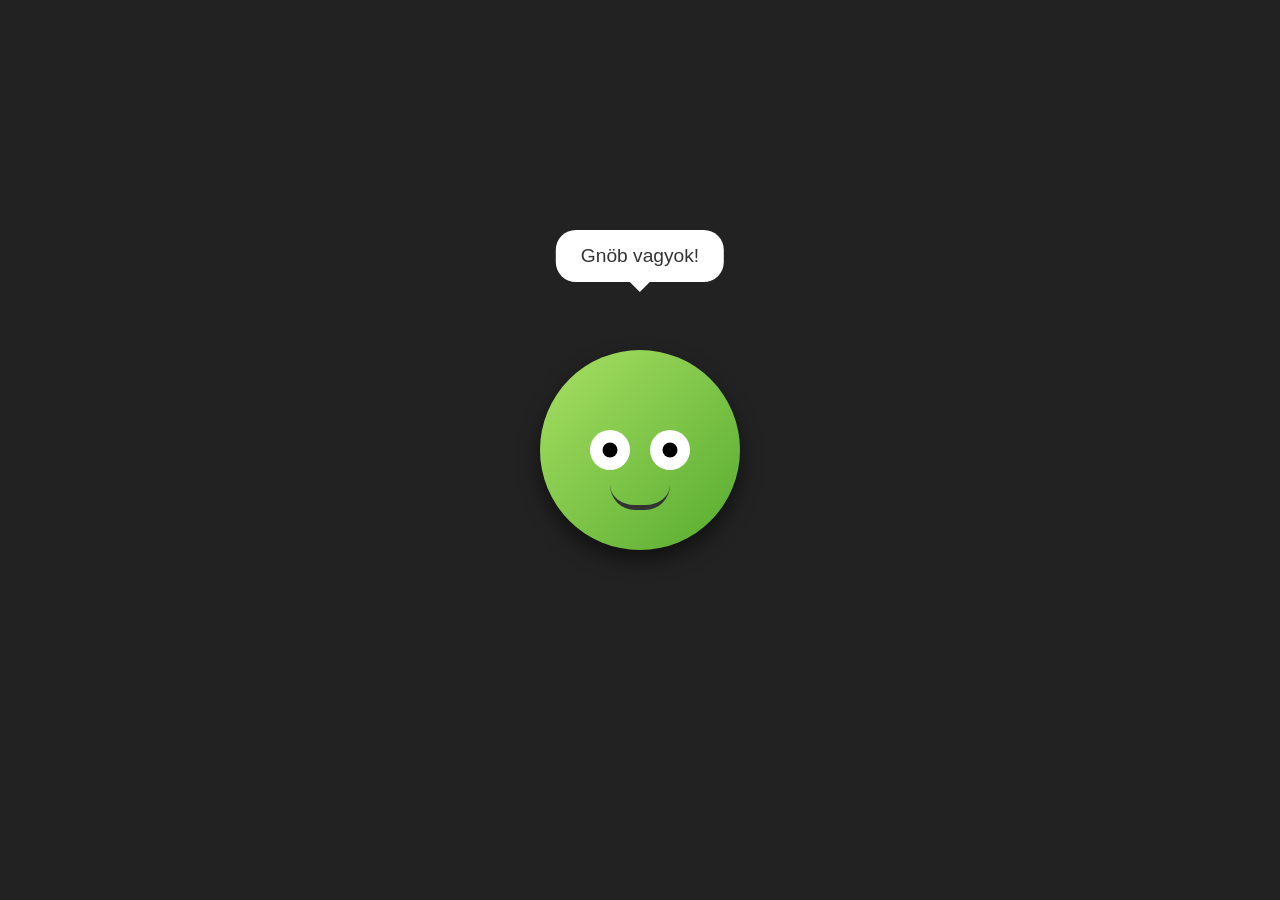
==== index.html @ b1340449 "Add files via upload" ====
<!DOCTYPE html>
<html lang="hu">

<head>
    <meta charset="UTF-8">
    <meta name="viewport" content="width=device-width, initial-scale=1.0">
    <title>Gnöb</title>
    <style>
        body {
            margin: 0;
            height: 100vh;
            display: flex;
            justify-content: center;
            align-items: center;
            background-color: #222;
            font-family: 'Comic Sans MS', 'Chalkboard SE', sans-serif;
            overflow: hidden;
            user-select: none;
        }

        #container {
            position: relative;
            text-align: center;
        }

        #gnob {
            width: 200px;
            height: 200px;
            background: linear-gradient(135deg, #a8e063, #56ab2f);
            border-radius: 50%;
            position: relative;
            cursor: pointer;
            box-shadow: 0 10px 20px rgba(0, 0, 0, 0.5);
            transition: all 0.3s cubic-bezier(0.175, 0.885, 0.32, 1.275);
            animation: wobble 4s ease-in-out infinite;
            display: flex;
            justify-content: center;
            align-items: center;
            z-index: 10;
        }

        #gnob:active {
            transform: scale(0.9);
        }

        .eye {
            width: 40px;
            height: 40px;
            background: white;
            border-radius: 50%;
            margin: 0 10px;
            position: relative;
        }

        .pupil {
            width: 15px;
            height: 15px;
            background: black;
            border-radius: 50%;
            position: absolute;
            top: 50%;
            left: 50%;
            transform: translate(-50%, -50%);
            animation: lookAround 5s infinite;
        }

        .mouth {
            width: 60px;
            height: 20px;
            border-bottom: 5px solid #333;
            border-radius: 0 0 30px 30px;
            position: absolute;
            bottom: 40px;
            left: 50%;
            transform: translateX(-50%);
            transition: height 0.2s;
        }

        #gnob:hover .mouth {
            height: 30px;
            background: #333;
        }

        #bubble {
            position: absolute;
            top: -100px;
            left: 50%;
            transform: translateX(-50%);
            background: white;
            padding: 15px 25px;
            border-radius: 20px;
            font-size: 1.2rem;
            color: #333;
            opacity: 0;
            transition: opacity 0.3s, top 0.3s;
            pointer-events: none;
            white-space: nowrap;
            z-index: 20;
        }

        #bubble::after {
            content: '';
            position: absolute;
            bottom: -10px;
            left: 50%;
            transform: translateX(-50%);
            border-width: 10px 10px 0;
            border-style: solid;
            border-color: white transparent transparent transparent;
        }

        @keyframes wobble {

            0%,
            100% {
                border-radius: 60% 40% 30% 70% / 60% 30% 70% 40%;
                transform: rotate(0deg);
            }

            50% {
                border-radius: 30% 60% 70% 40% / 50% 60% 30% 60%;
                transform: rotate(5deg);
            }
        }

        @keyframes lookAround {

            0%,
            100% {
                transform: translate(-50%, -50%);
            }

            10% {
                transform: translate(-20%, -50%);
            }

            20% {
                transform: translate(-20%, -50%);
            }

            30% {
                transform: translate(-80%, -60%);
            }

            40% {
                transform: translate(-80%, -60%);
            }

            50% {
                transform: translate(-50%, -30%);
            }

            60% {
                transform: translate(-50%, -30%);
            }
        }
    </style>
</head>

<body>

    <div id="container">
        <div id="bubble">Szia, én vagyok Gnöb!</div>
        <div id="gnob">
            <div class="eye">
                <div class="pupil"></div>
            </div>
            <div class="eye">
                <div class="pupil"></div>
            </div>
            <div class="mouth"></div>
        </div>
    </div>

    <script>
        const gnob = document.getElementById('gnob');
        const bubble = document.getElementById('bubble');
        const body = document.body;

        const messages = [
            "Au!",
            "Ez csikiz!",
            "Gnöb éhes!",
            "Ne böködj!",
            "Blöá!",
            "Hagyd abba!",
            "Még! Még!",
            "Szeretem a sütit!",
            "Most elszédültem...",
            "Gnöb. Csak Gnöb.",
            "Mi a helyzet?",
            "Unatkozom."
        ];

        const colors = [
            'linear-gradient(135deg, #a8e063, #56ab2f)', // Zöld
            'linear-gradient(135deg, #ff9966, #ff5e62)', // Narancs
            'linear-gradient(135deg, #56CCF2, #2F80ED)', // Kék
            'linear-gradient(135deg, #F2994A, #F2C94C)', // Sárga
            'linear-gradient(135deg, #e1eec3, #f05053)', // Pirosas
            'linear-gradient(135deg, #8E2DE2, #4A00E0)'  // Lila
        ];

        let messageTimeout;

        function speak(text) {
            bubble.textContent = text;
            bubble.style.opacity = '1';
            bubble.style.top = '-120px';

            clearTimeout(messageTimeout);
            messageTimeout = setTimeout(() => {
                bubble.style.opacity = '0';
                bubble.style.top = '-100px';
            }, 2000);
        }

        gnob.addEventListener('click', () => {
            // Véletlenszerű szín
            const randomColor = colors[Math.floor(Math.random() * colors.length)];
            gnob.style.background = randomColor;

            // Véletlenszerű üzenet
            const randomMsg = messages[Math.floor(Math.random() * messages.length)];
            speak(randomMsg);

            // Kis elmozdulás (ugrás)
            const randomX = (Math.random() - 0.5) * 50;
            const randomY = (Math.random() - 0.5) * 50;
            gnob.style.transform = `translate(${randomX}px, ${randomY}px) scale(0.95)`;

            setTimeout(() => {
                gnob.style.transform = 'translate(0, 0) scale(1)';
            }, 200);
        });

        // "Menekülés" ha túl sokat kattintanak rá gyorsan (opcionális vicc)
        let clickCount = 0;
        gnob.addEventListener('click', () => {
            clickCount++;
            if (clickCount > 5) {
                const maxX = window.innerWidth - 250;
                const maxY = window.innerHeight - 250;
                const newX = Math.random() * maxX - (maxX / 2);
                const newY = Math.random() * maxY - (maxY / 2);

                document.getElementById('container').style.transform = `translate(${newX}px, ${newY}px)`;
                speak("Elegem van!");
                clickCount = 0;
            }
        });

        // Kezdő üzenet
        setTimeout(() => speak("Gnöb vagyok!"), 1000);

    </script>
</body>

</html>
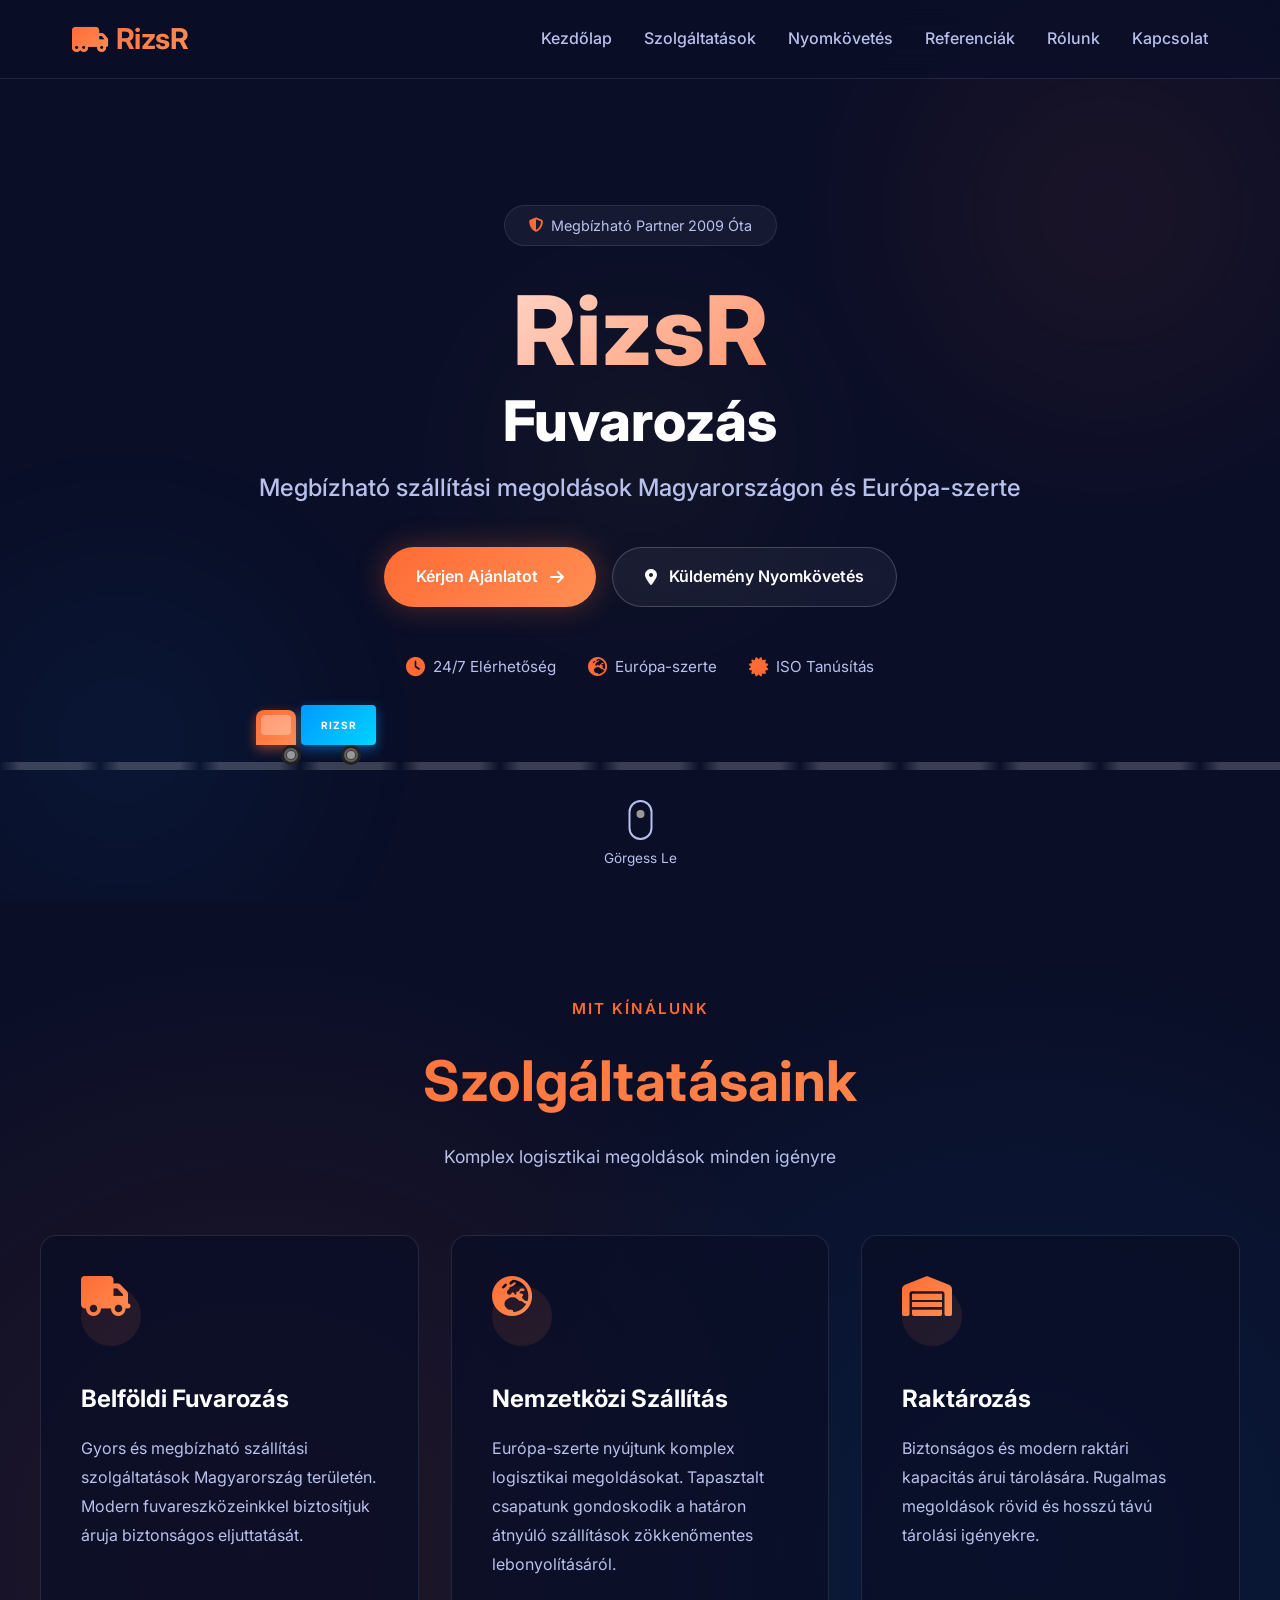
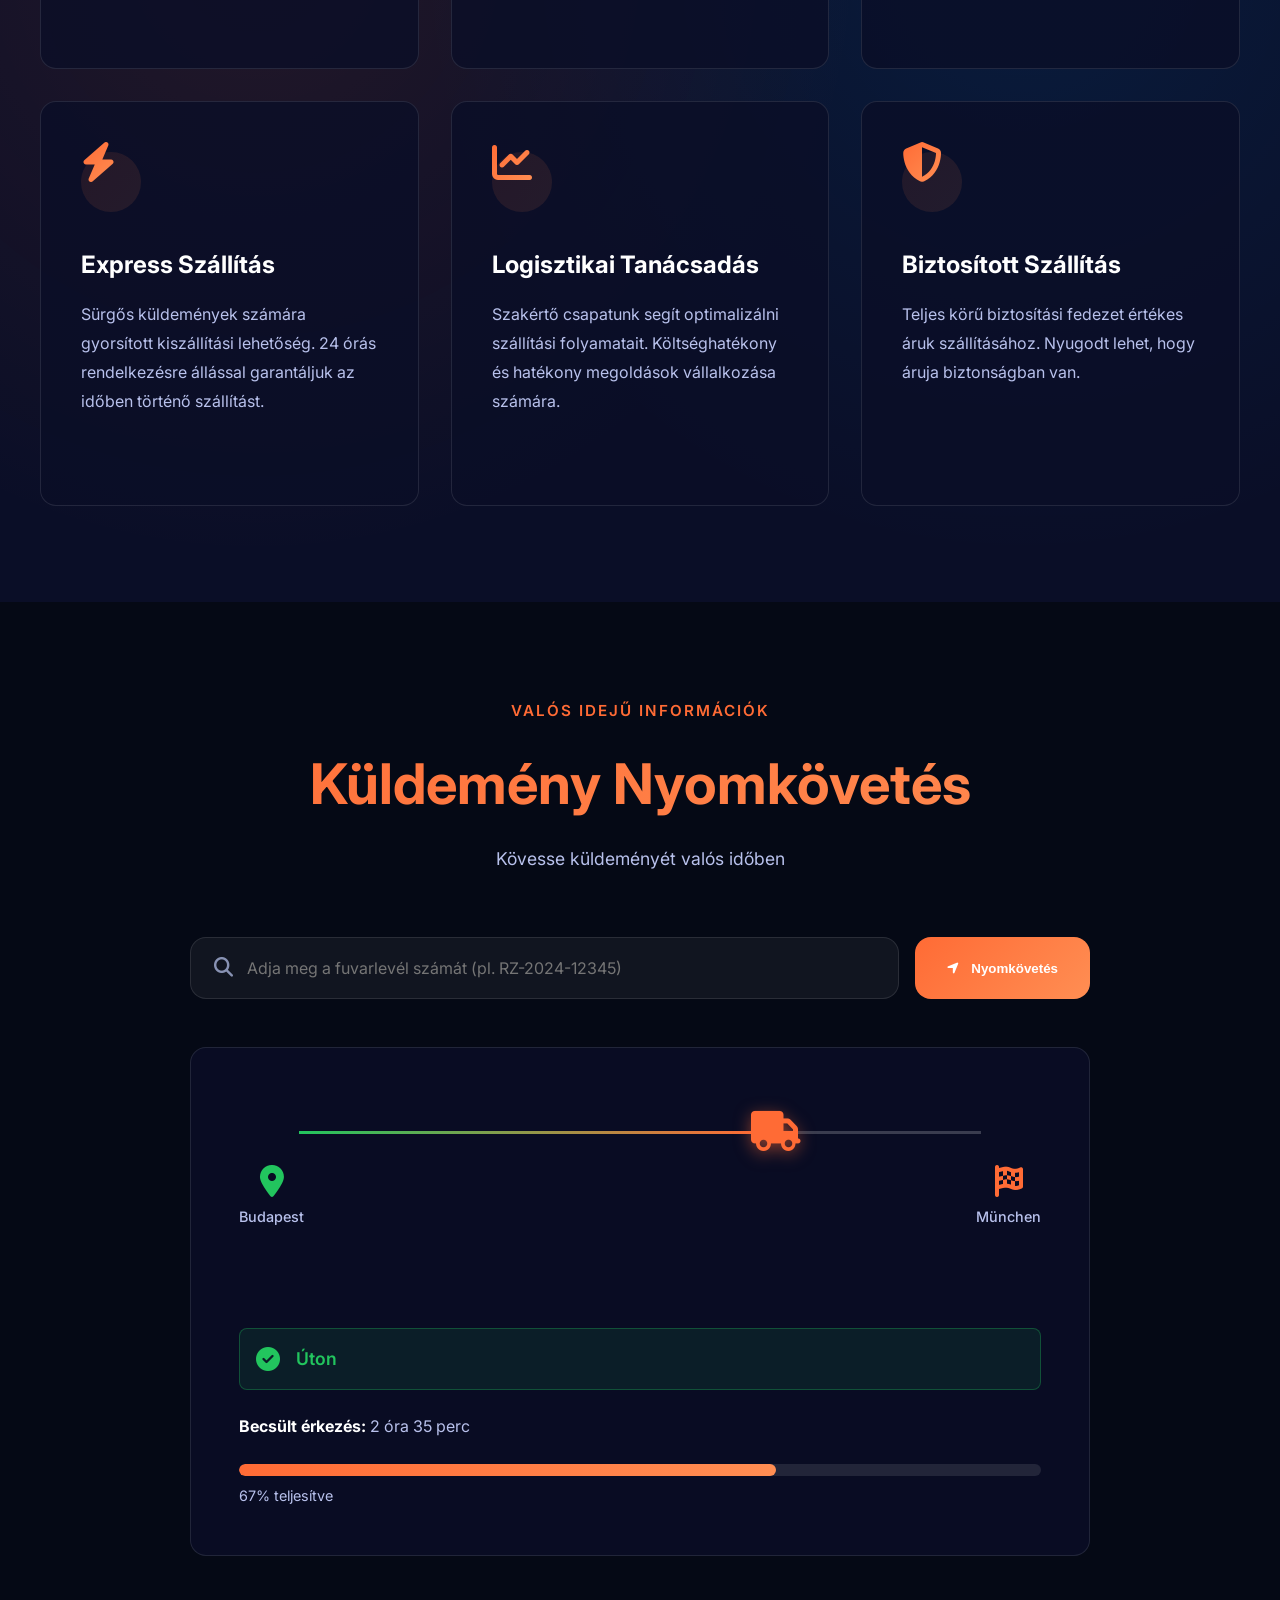
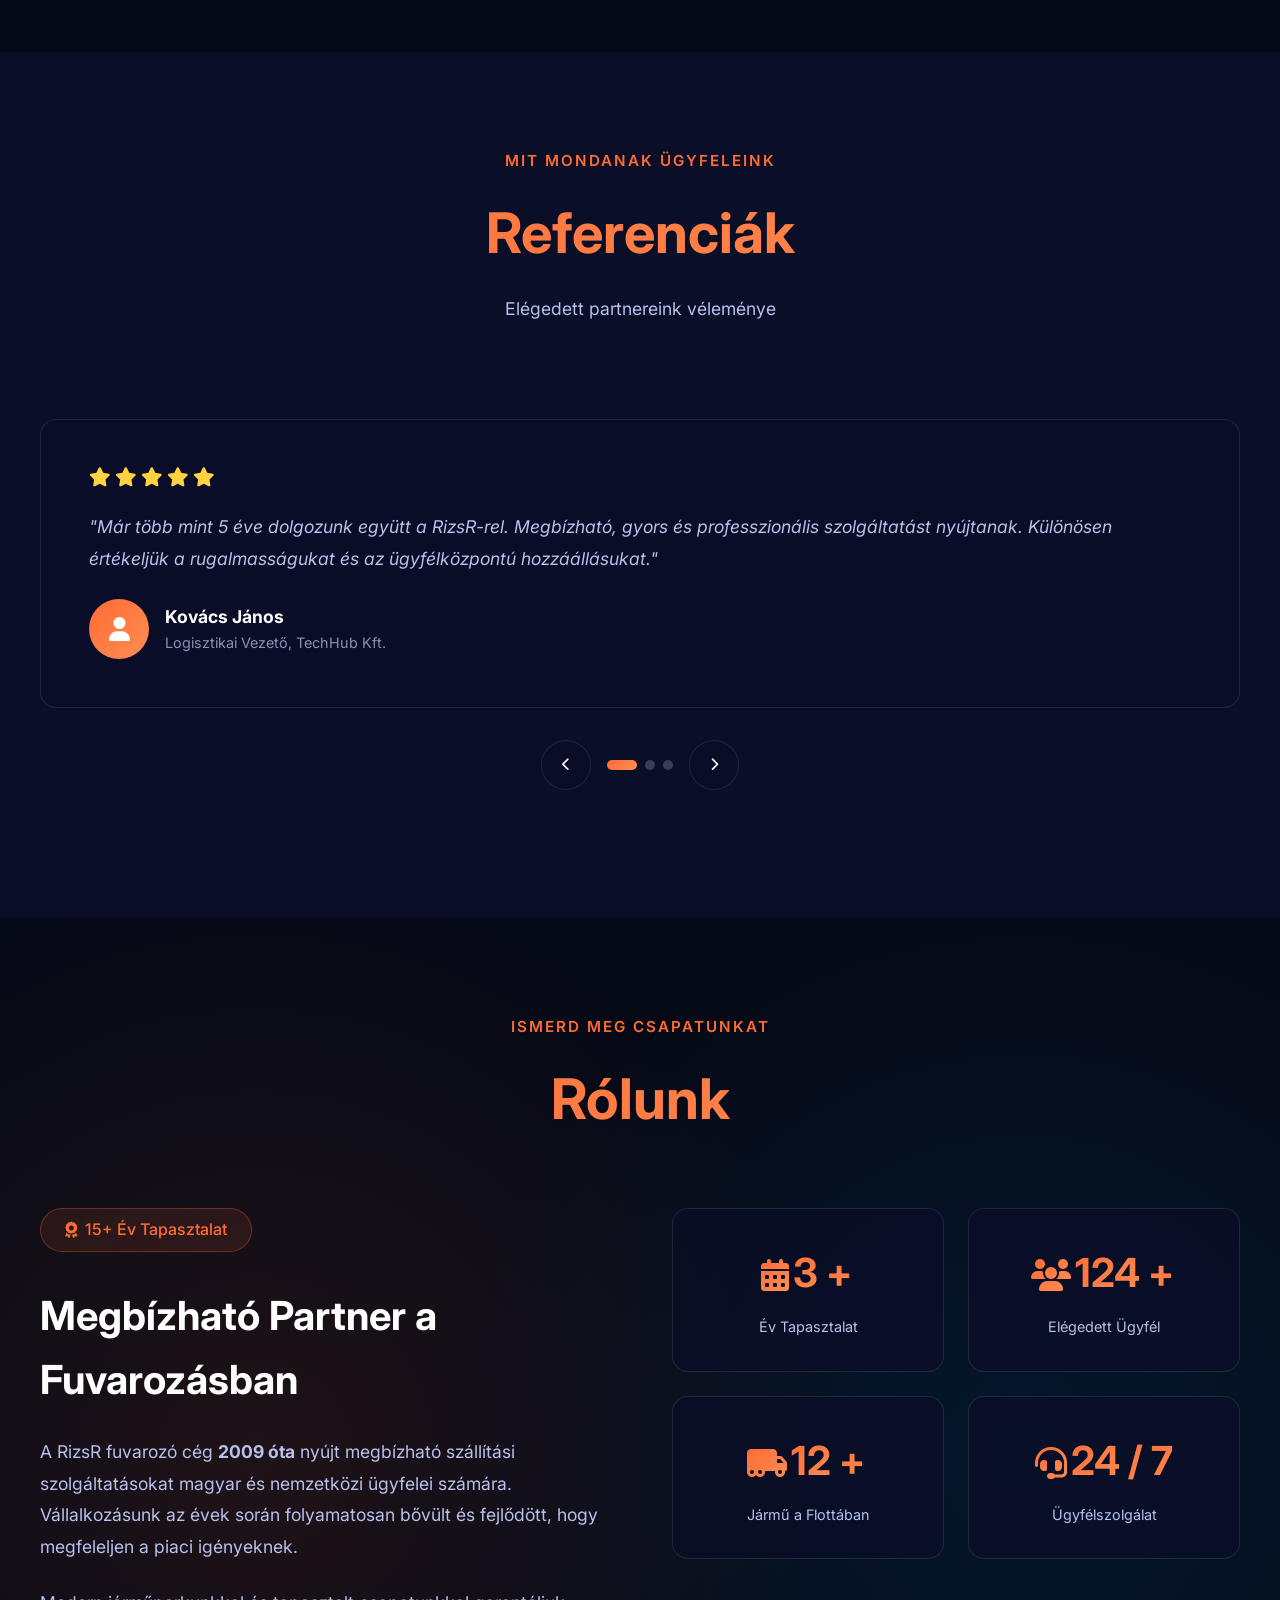
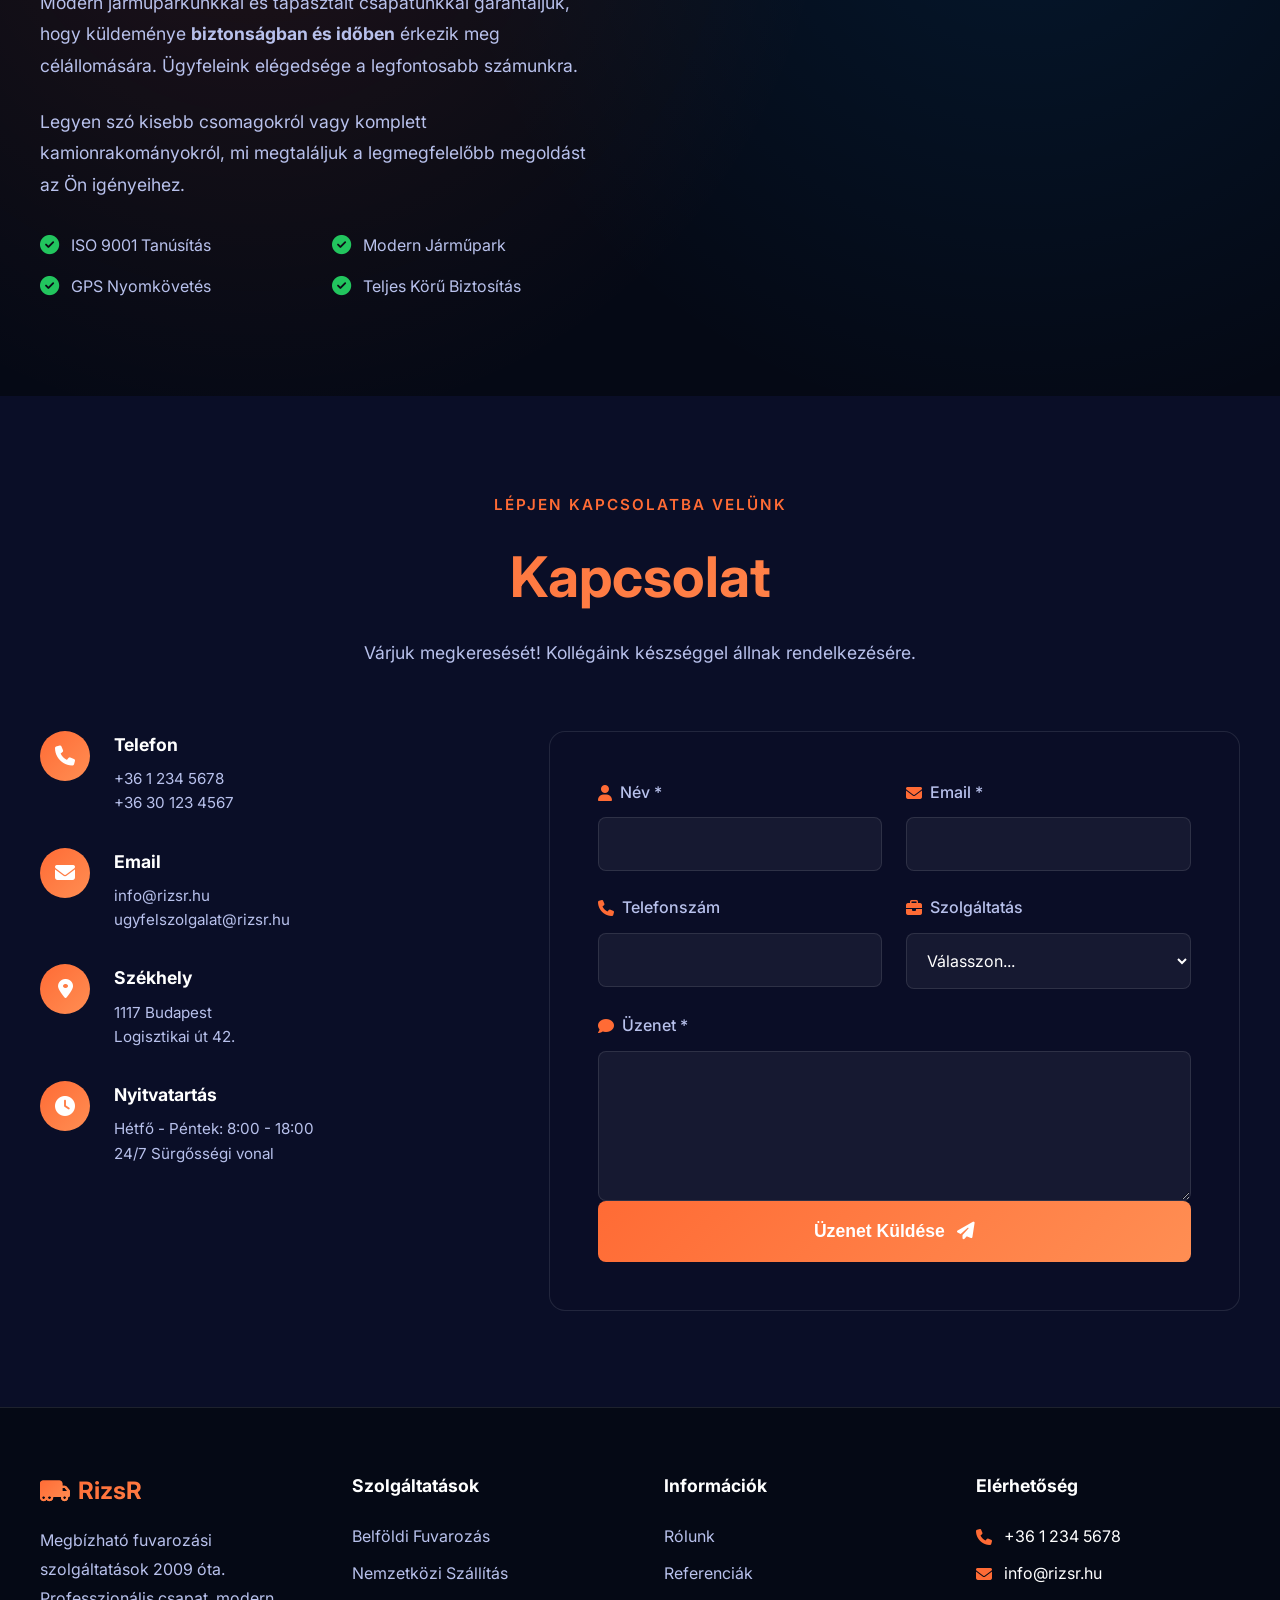
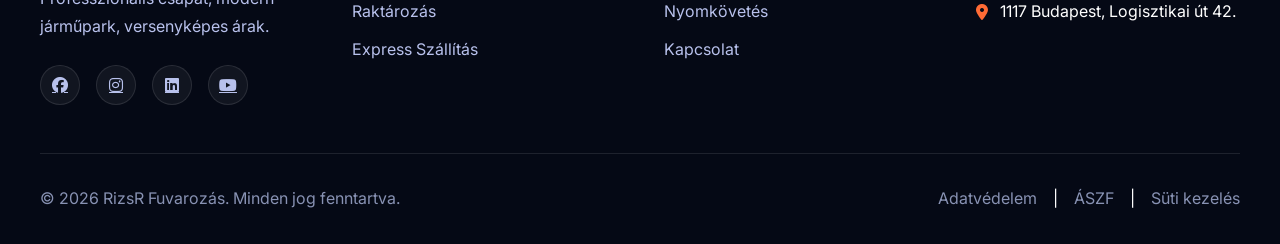
==== commit a997e1f0: "Add files via upload" ====
--- a/index.html
+++ b/index.html
@@ -4,256 +4,624 @@
 <head>
     <meta charset="UTF-8">
     <meta name="viewport" content="width=device-width, initial-scale=1.0">
-    <title>Gnöb</title>
-    <style>
-        body {
-            margin: 0;
-            height: 100vh;
-            display: flex;
-            justify-content: center;
-            align-items: center;
-            background-color: #222;
-            font-family: 'Comic Sans MS', 'Chalkboard SE', sans-serif;
-            overflow: hidden;
-            user-select: none;
-        }
-
-        #container {
-            position: relative;
-            text-align: center;
-        }
-
-        #gnob {
-            width: 200px;
-            height: 200px;
-            background: linear-gradient(135deg, #a8e063, #56ab2f);
-            border-radius: 50%;
-            position: relative;
-            cursor: pointer;
-            box-shadow: 0 10px 20px rgba(0, 0, 0, 0.5);
-            transition: all 0.3s cubic-bezier(0.175, 0.885, 0.32, 1.275);
-            animation: wobble 4s ease-in-out infinite;
-            display: flex;
-            justify-content: center;
-            align-items: center;
-            z-index: 10;
-        }
-
-        #gnob:active {
-            transform: scale(0.9);
-        }
-
-        .eye {
-            width: 40px;
-            height: 40px;
-            background: white;
-            border-radius: 50%;
-            margin: 0 10px;
-            position: relative;
-        }
-
-        .pupil {
-            width: 15px;
-            height: 15px;
-            background: black;
-            border-radius: 50%;
-            position: absolute;
-            top: 50%;
-            left: 50%;
-            transform: translate(-50%, -50%);
-            animation: lookAround 5s infinite;
-        }
-
-        .mouth {
-            width: 60px;
-            height: 20px;
-            border-bottom: 5px solid #333;
-            border-radius: 0 0 30px 30px;
-            position: absolute;
-            bottom: 40px;
-            left: 50%;
-            transform: translateX(-50%);
-            transition: height 0.2s;
-        }
-
-        #gnob:hover .mouth {
-            height: 30px;
-            background: #333;
-        }
-
-        #bubble {
-            position: absolute;
-            top: -100px;
-            left: 50%;
-            transform: translateX(-50%);
-            background: white;
-            padding: 15px 25px;
-            border-radius: 20px;
-            font-size: 1.2rem;
-            color: #333;
-            opacity: 0;
-            transition: opacity 0.3s, top 0.3s;
-            pointer-events: none;
-            white-space: nowrap;
-            z-index: 20;
-        }
-
-        #bubble::after {
-            content: '';
-            position: absolute;
-            bottom: -10px;
-            left: 50%;
-            transform: translateX(-50%);
-            border-width: 10px 10px 0;
-            border-style: solid;
-            border-color: white transparent transparent transparent;
-        }
-
-        @keyframes wobble {
-
-            0%,
-            100% {
-                border-radius: 60% 40% 30% 70% / 60% 30% 70% 40%;
-                transform: rotate(0deg);
-            }
-
-            50% {
-                border-radius: 30% 60% 70% 40% / 50% 60% 30% 60%;
-                transform: rotate(5deg);
-            }
-        }
-
-        @keyframes lookAround {
-
-            0%,
-            100% {
-                transform: translate(-50%, -50%);
-            }
-
-            10% {
-                transform: translate(-20%, -50%);
-            }
-
-            20% {
-                transform: translate(-20%, -50%);
-            }
-
-            30% {
-                transform: translate(-80%, -60%);
-            }
-
-            40% {
-                transform: translate(-80%, -60%);
-            }
-
-            50% {
-                transform: translate(-50%, -30%);
-            }
-
-            60% {
-                transform: translate(-50%, -30%);
-            }
-        }
-    </style>
+    <meta name="description"
+        content="RizsR - Professzionális fuvarozási és logisztikai szolgáltatások Magyarországon és nemzetközi szinten. Megbízható szállítás, modern járműpark, 24/7 ügyfélszolgálat.">
+    <title>RizsR - Fuvarozás és Logisztika | Gyors és Könnyű Verzió</title>
+    <link rel="stylesheet" href="style.css">
+    <link rel="preconnect" href="https://fonts.googleapis.com">
+    <link rel="preconnect" href="https://fonts.gstatic.com" crossorigin>
+    <link href="https://fonts.googleapis.com/css2?family=Inter:wght@400;500;600;700&display=swap" rel="stylesheet">
+    <link rel="stylesheet" href="https://cdnjs.cloudflare.com/ajax/libs/font-awesome/6.4.0/css/all.min.css">
 </head>
 
 <body>
-
-    <div id="container">
-        <div id="bubble">Szia, én vagyok Gnöb!</div>
-        <div id="gnob">
-            <div class="eye">
-                <div class="pupil"></div>
-            </div>
-            <div class="eye">
-                <div class="pupil"></div>
-            </div>
-            <div class="mouth"></div>
-        </div>
-    </div>
-
-    <script>
-        const gnob = document.getElementById('gnob');
-        const bubble = document.getElementById('bubble');
-        const body = document.body;
-
-        const messages = [
-            "Au!",
-            "Ez csikiz!",
-            "Gnöb éhes!",
-            "Ne böködj!",
-            "Blöá!",
-            "Hagyd abba!",
-            "Még! Még!",
-            "Szeretem a sütit!",
-            "Most elszédültem...",
-            "Gnöb. Csak Gnöb.",
-            "Mi a helyzet?",
-            "Unatkozom."
-        ];
-
-        const colors = [
-            'linear-gradient(135deg, #a8e063, #56ab2f)', // Zöld
-            'linear-gradient(135deg, #ff9966, #ff5e62)', // Narancs
-            'linear-gradient(135deg, #56CCF2, #2F80ED)', // Kék
-            'linear-gradient(135deg, #F2994A, #F2C94C)', // Sárga
-            'linear-gradient(135deg, #e1eec3, #f05053)', // Pirosas
-            'linear-gradient(135deg, #8E2DE2, #4A00E0)'  // Lila
-        ];
-
-        let messageTimeout;
-
-        function speak(text) {
-            bubble.textContent = text;
-            bubble.style.opacity = '1';
-            bubble.style.top = '-120px';
-
-            clearTimeout(messageTimeout);
-            messageTimeout = setTimeout(() => {
-                bubble.style.opacity = '0';
-                bubble.style.top = '-100px';
-            }, 2000);
-        }
-
-        gnob.addEventListener('click', () => {
-            // Véletlenszerű szín
-            const randomColor = colors[Math.floor(Math.random() * colors.length)];
-            gnob.style.background = randomColor;
-
-            // Véletlenszerű üzenet
-            const randomMsg = messages[Math.floor(Math.random() * messages.length)];
-            speak(randomMsg);
-
-            // Kis elmozdulás (ugrás)
-            const randomX = (Math.random() - 0.5) * 50;
-            const randomY = (Math.random() - 0.5) * 50;
-            gnob.style.transform = `translate(${randomX}px, ${randomY}px) scale(0.95)`;
-
-            setTimeout(() => {
-                gnob.style.transform = 'translate(0, 0) scale(1)';
-            }, 200);
-        });
-
-        // "Menekülés" ha túl sokat kattintanak rá gyorsan (opcionális vicc)
-        let clickCount = 0;
-        gnob.addEventListener('click', () => {
-            clickCount++;
-            if (clickCount > 5) {
-                const maxX = window.innerWidth - 250;
-                const maxY = window.innerHeight - 250;
-                const newX = Math.random() * maxX - (maxX / 2);
-                const newY = Math.random() * maxY - (maxY / 2);
-
-                document.getElementById('container').style.transform = `translate(${newX}px, ${newY}px)`;
-                speak("Elegem van!");
-                clickCount = 0;
-            }
-        });
-
-        // Kezdő üzenet
-        setTimeout(() => speak("Gnöb vagyok!"), 1000);
-
-    </script>
+    <!-- Lightweight version - No particles background -->
+
+    <!-- Navigation -->
+    <nav class="navbar" id="navbar">
+        <div class="nav-container">
+            <div class="logo">
+                <i class="fas fa-truck-moving"></i>
+                <span>RizsR</span>
+            </div>
+            <ul class="nav-links" id="navLinks">
+                <li><a href="#home">Kezdőlap</a></li>
+                <li><a href="#services">Szolgáltatások</a></li>
+                <li><a href="#tracking">Nyomkövetés</a></li>
+                <li><a href="#testimonials">Referenciák</a></li>
+                <li><a href="#about">Rólunk</a></li>
+                <li><a href="#contact">Kapcsolat</a></li>
+            </ul>
+            <button class="menu-toggle" id="menuToggle">
+                <i class="fas fa-bars"></i>
+            </button>
+        </div>
+    </nav>
+
+    <!-- Hero Section with Animated Truck -->
+    <section class="hero" id="home">
+        <div class="hero-background">
+            <div class="hero-shapes">
+                <div class="shape shape-1"></div>
+                <div class="shape shape-2"></div>
+                <div class="shape shape-3"></div>
+            </div>
+        </div>
+
+        <div class="hero-content">
+            <div class="hero-badge fade-in">
+                <i class="fas fa-shield-alt"></i>
+                <span>Megbízható Partner 2009 Óta</span>
+            </div>
+            <h1 class="hero-title">
+                <span class="gradient-text">RizsR</span>
+                <span class="subtitle">Fuvarozás</span>
+            </h1>
+            <p class="tagline">Megbízható szállítási megoldások Magyarországon és Európa-szerte</p>
+
+            <div class="hero-cta">
+                <a href="#contact" class="cta-button primary-cta">
+                    <span>Kérjen Ajánlatot</span>
+                    <i class="fas fa-arrow-right"></i>
+                </a>
+                <a href="#tracking" class="cta-button secondary-cta">
+                    <i class="fas fa-map-marker-alt"></i>
+                    <span>Küldemény Nyomkövetés</span>
+                </a>
+            </div>
+
+            <div class="hero-features">
+                <div class="hero-feature">
+                    <i class="fas fa-clock"></i>
+                    <span>24/7 Elérhetőség</span>
+                </div>
+                <div class="hero-feature">
+                    <i class="fas fa-globe-europe"></i>
+                    <span>Európa-szerte</span>
+                </div>
+                <div class="hero-feature">
+                    <i class="fas fa-certificate"></i>
+                    <span>ISO Tanúsítás</span>
+                </div>
+            </div>
+        </div>
+
+        <!-- Animated 3D Truck -->
+        <div class="truck-animation">
+            <div class="road"></div>
+            <div class="truck">
+                <div class="truck-cabin"></div>
+                <div class="truck-container"></div>
+                <div class="wheel wheel-front"></div>
+                <div class="wheel wheel-back"></div>
+            </div>
+        </div>
+
+        <div class="scroll-indicator">
+            <div class="mouse">
+                <div class="wheel"></div>
+            </div>
+            <p>Görgess Le</p>
+        </div>
+    </section>
+
+    <!-- Services Section with Parallax -->
+    <section class="services parallax-section" id="services">
+        <div class="parallax-layer layer-back"></div>
+        <div class="container">
+            <div class="section-header fade-in">
+                <span class="section-subtitle">Mit Kínálunk</span>
+                <h2 class="section-title">Szolgáltatásaink</h2>
+                <p class="section-description">Komplex logisztikai megoldások minden igényre</p>
+            </div>
+
+            <div class="services-grid">
+                <div class="service-card fade-in" data-tilt>
+                    <div class="service-icon-wrapper">
+                        <i class="fas fa-truck service-icon"></i>
+                        <div class="icon-bg"></div>
+                    </div>
+                    <h3>Belföldi Fuvarozás</h3>
+                    <p>Gyors és megbízható szállítási szolgáltatások Magyarország területén. Modern fuvareszközeinkkel
+                        biztosítjuk áruja biztonságos eljuttatását.</p>
+                    <div class="service-link">
+                        <span>Részletek</span>
+                        <i class="fas fa-arrow-right"></i>
+                    </div>
+                </div>
+
+                <div class="service-card fade-in" data-tilt>
+                    <div class="service-icon-wrapper">
+                        <i class="fas fa-globe-europe service-icon"></i>
+                        <div class="icon-bg"></div>
+                    </div>
+                    <h3>Nemzetközi Szállítás</h3>
+                    <p>Európa-szerte nyújtunk komplex logisztikai megoldásokat. Tapasztalt csapatunk gondoskodik a
+                        határon átnyúló szállítások zökkenőmentes lebonyolításáról.</p>
+                    <div class="service-link">
+                        <span>Részletek</span>
+                        <i class="fas fa-arrow-right"></i>
+                    </div>
+                </div>
+
+                <div class="service-card fade-in" data-tilt>
+                    <div class="service-icon-wrapper">
+                        <i class="fas fa-warehouse service-icon"></i>
+                        <div class="icon-bg"></div>
+                    </div>
+                    <h3>Raktározás</h3>
+                    <p>Biztonságos és modern raktári kapacitás árui tárolására. Rugalmas megoldások rövid és hosszú távú
+                        tárolási igényekre.</p>
+                    <div class="service-link">
+                        <span>Részletek</span>
+                        <i class="fas fa-arrow-right"></i>
+                    </div>
+                </div>
+
+                <div class="service-card fade-in" data-tilt>
+                    <div class="service-icon-wrapper">
+                        <i class="fas fa-bolt service-icon"></i>
+                        <div class="icon-bg"></div>
+                    </div>
+                    <h3>Express Szállítás</h3>
+                    <p>Sürgős küldemények számára gyorsított kiszállítási lehetőség. 24 órás rendelkezésre állással
+                        garantáljuk az időben történő szállítást.</p>
+                    <div class="service-link">
+                        <span>Részletek</span>
+                        <i class="fas fa-arrow-right"></i>
+                    </div>
+                </div>
+
+                <div class="service-card fade-in" data-tilt>
+                    <div class="service-icon-wrapper">
+                        <i class="fas fa-chart-line service-icon"></i>
+                        <div class="icon-bg"></div>
+                    </div>
+                    <h3>Logisztikai Tanácsadás</h3>
+                    <p>Szakértő csapatunk segít optimalizálni szállítási folyamatait. Költséghatékony és hatékony
+                        megoldások vállalkozása számára.</p>
+                    <div class="service-link">
+                        <span>Részletek</span>
+                        <i class="fas fa-arrow-right"></i>
+                    </div>
+                </div>
+
+                <div class="service-card fade-in" data-tilt>
+                    <div class="service-icon-wrapper">
+                        <i class="fas fa-shield-alt service-icon"></i>
+                        <div class="icon-bg"></div>
+                    </div>
+                    <h3>Biztosított Szállítás</h3>
+                    <p>Teljes körű biztosítási fedezet értékes áruk szállításához. Nyugodt lehet, hogy áruja
+                        biztonságban van.</p>
+                    <div class="service-link">
+                        <span>Részletek</span>
+                        <i class="fas fa-arrow-right"></i>
+                    </div>
+                </div>
+            </div>
+        </div>
+    </section>
+
+    <!-- Tracking Section -->
+    <section class="tracking-section" id="tracking">
+        <div class="container">
+            <div class="section-header fade-in">
+                <span class="section-subtitle">Valós Idejű Információk</span>
+                <h2 class="section-title">Küldemény Nyomkövetés</h2>
+                <p class="section-description">Kövesse küldeményét valós időben</p>
+            </div>
+
+            <div class="tracking-container fade-in">
+                <div class="tracking-input-wrapper">
+                    <i class="fas fa-search"></i>
+                    <input type="text" id="trackingInput"
+                        placeholder="Adja meg a fuvarlevél számát (pl. RZ-2024-12345)">
+                    <button class="track-button" id="trackButton">
+                        <i class="fas fa-location-arrow"></i>
+                        <span>Nyomkövetés</span>
+                    </button>
+                </div>
+
+                <div class="tracking-demo" id="trackingDemo">
+                    <div class="demo-map">
+                        <div class="map-marker start-marker">
+                            <i class="fas fa-map-marker-alt"></i>
+                            <span>Budapest</span>
+                        </div>
+                        <div class="route-line"></div>
+                        <div class="truck-marker" id="truckMarker">
+                            <i class="fas fa-truck"></i>
+                        </div>
+                        <div class="map-marker end-marker">
+                            <i class="fas fa-flag-checkered"></i>
+                            <span>München</span>
+                        </div>
+                    </div>
+
+                    <div class="tracking-info">
+                        <div class="tracking-status">
+                            <i class="fas fa-check-circle"></i>
+                            <span>Úton</span>
+                        </div>
+                        <div class="tracking-detail">
+                            <strong>Becsült érkezés:</strong> 2 óra 35 perc
+                        </div>
+                        <div class="tracking-progress">
+                            <div class="progress-bar">
+                                <div class="progress-fill" id="progressFill"></div>
+                            </div>
+                            <span class="progress-text">67% teljesítve</span>
+                        </div>
+                    </div>
+                </div>
+            </div>
+        </div>
+    </section>
+
+    <!-- Testimonials Section -->
+    <section class="testimonials-section" id="testimonials">
+        <div class="container">
+            <div class="section-header fade-in">
+                <span class="section-subtitle">Mit Mondanak Ügyfeleink</span>
+                <h2 class="section-title">Referenciák</h2>
+                <p class="section-description">Elégedett partnereink véleménye</p>
+            </div>
+
+            <div class="testimonials-carousel fade-in">
+                <div class="testimonial-track" id="testimonialTrack">
+                    <div class="testimonial-card">
+                        <div class="testimonial-stars">
+                            <i class="fas fa-star"></i>
+                            <i class="fas fa-star"></i>
+                            <i class="fas fa-star"></i>
+                            <i class="fas fa-star"></i>
+                            <i class="fas fa-star"></i>
+                        </div>
+                        <p class="testimonial-text">"Már több mint 5 éve dolgozunk együtt a RizsR-rel. Megbízható, gyors
+                            és professzionális szolgáltatást nyújtanak. Különösen értékeljük a rugalmasságukat és az
+                            ügyfélközpontú hozzáállásukat."</p>
+                        <div class="testimonial-author">
+                            <div class="author-avatar">
+                                <i class="fas fa-user"></i>
+                            </div>
+                            <div class="author-info">
+                                <strong>Kovács János</strong>
+                                <span>Logisztikai Vezető, TechHub Kft.</span>
+                            </div>
+                        </div>
+                    </div>
+
+                    <div class="testimonial-card">
+                        <div class="testimonial-stars">
+                            <i class="fas fa-star"></i>
+                            <i class="fas fa-star"></i>
+                            <i class="fas fa-star"></i>
+                            <i class="fas fa-star"></i>
+                            <i class="fas fa-star"></i>
+                        </div>
+                        <p class="testimonial-text">"Nemzetközi szállításaink esetén mindig a RizsR-re számítunk. Pontos
+                            határidők, biztonságos szállítás és versenyképes árak. Csak ajánlani tudom őket!"</p>
+                        <div class="testimonial-author">
+                            <div class="author-avatar">
+                                <i class="fas fa-user"></i>
+                            </div>
+                            <div class="author-info">
+                                <strong>Nagy Éva</strong>
+                                <span>Üzletfejlesztési Igazgató, GlobalTrade Zrt.</span>
+                            </div>
+                        </div>
+                    </div>
+
+                    <div class="testimonial-card">
+                        <div class="testimonial-stars">
+                            <i class="fas fa-star"></i>
+                            <i class="fas fa-star"></i>
+                            <i class="fas fa-star"></i>
+                            <i class="fas fa-star"></i>
+                            <i class="fas fa-star"></i>
+                        </div>
+                        <p class="testimonial-text">"A 24/7 ügyfélszolgálat és a valós idejű nyomkövetési rendszer
+                            óriási segítség a munkánkban. Modern, megbízható partner, aki érti az üzleti igényeinket."
+                        </p>
+                        <div class="testimonial-author">
+                            <div class="author-avatar">
+                                <i class="fas fa-user"></i>
+                            </div>
+                            <div class="author-info">
+                                <strong>Szabó Péter</strong>
+                                <span>Ügyvezető, FastDelivery Bt.</span>
+                            </div>
+                        </div>
+                    </div>
+                </div>
+
+                <div class="testimonial-controls">
+                    <button class="testimonial-btn prev-btn" id="prevBtn">
+                        <i class="fas fa-chevron-left"></i>
+                    </button>
+                    <div class="testimonial-dots" id="testimonialDots"></div>
+                    <button class="testimonial-btn next-btn" id="nextBtn">
+                        <i class="fas fa-chevron-right"></i>
+                    </button>
+                </div>
+            </div>
+        </div>
+    </section>
+
+    <!-- About Section -->
+    <section class="about parallax-section" id="about">
+        <div class="parallax-layer layer-back"></div>
+        <div class="container">
+            <div class="section-header fade-in">
+                <span class="section-subtitle">Ismerd Meg Csapatunkat</span>
+                <h2 class="section-title">Rólunk</h2>
+            </div>
+
+            <div class="about-content">
+                <div class="about-text fade-in">
+                    <div class="about-badge">
+                        <i class="fas fa-award"></i>
+                        <span>15+ Év Tapasztalat</span>
+                    </div>
+                    <h3>Megbízható Partner a Fuvarozásban</h3>
+                    <p>A RizsR fuvarozó cég <strong>2009 óta</strong> nyújt megbízható szállítási szolgáltatásokat
+                        magyar és nemzetközi
+                        ügyfelei számára. Vállalkozásunk az évek során folyamatosan bővült és fejlődött, hogy
+                        megfeleljen
+                        a piaci igényeknek.</p>
+                    <p>Modern járműparkunkkal és tapasztalt csapatunkkal garantáljuk, hogy küldeménye
+                        <strong>biztonságban és
+                            időben</strong> érkezik meg célállomására. Ügyfeleink elégedsége a legfontosabb számunkra.
+                    </p>
+                    <p>Legyen szó kisebb csomagokról vagy komplett kamionrakományokról, mi megtaláljuk a legmegfelelőbb
+                        megoldást az Ön igényeihez.</p>
+
+                    <div class="about-features">
+                        <div class="about-feature-item">
+                            <i class="fas fa-check-circle"></i>
+                            <span>ISO 9001 Tanúsítás</span>
+                        </div>
+                        <div class="about-feature-item">
+                            <i class="fas fa-check-circle"></i>
+                            <span>Modern Járműpark</span>
+                        </div>
+                        <div class="about-feature-item">
+                            <i class="fas fa-check-circle"></i>
+                            <span>GPS Nyomkövetés</span>
+                        </div>
+                        <div class="about-feature-item">
+                            <i class="fas fa-check-circle"></i>
+                            <span>Teljes Körű Biztosítás</span>
+                        </div>
+                    </div>
+                </div>
+
+                <div class="stats fade-in">
+                    <div class="stat-item">
+                        <i class="fas fa-calendar-alt stat-icon"></i>
+                        <span class="stat-number" data-target="15">0</span>
+                        <span class="stat-plus">+</span>
+                        <span class="stat-label">Év Tapasztalat</span>
+                    </div>
+                    <div class="stat-item">
+                        <i class="fas fa-users stat-icon"></i>
+                        <span class="stat-number" data-target="500">0</span>
+                        <span class="stat-plus">+</span>
+                        <span class="stat-label">Elégedett Ügyfél</span>
+                    </div>
+                    <div class="stat-item">
+                        <i class="fas fa-truck-moving stat-icon"></i>
+                        <span class="stat-number" data-target="50">0</span>
+                        <span class="stat-plus">+</span>
+                        <span class="stat-label">Jármű a Flottában</span>
+                    </div>
+                    <div class="stat-item">
+                        <i class="fas fa-headset stat-icon"></i>
+                        <span class="stat-number">24</span>
+                        <span class="stat-separator">/</span>
+                        <span class="stat-number">7</span>
+                        <span class="stat-label">Ügyfélszolgálat</span>
+                    </div>
+                </div>
+            </div>
+        </div>
+    </section>
+
+    <!-- Contact Section -->
+    <section class="contact" id="contact">
+        <div class="container">
+            <div class="section-header fade-in">
+                <span class="section-subtitle">Lépjen Kapcsolatba Velünk</span>
+                <h2 class="section-title">Kapcsolat</h2>
+                <p class="section-description">Várjuk megkeresését! Kollégáink készséggel állnak rendelkezésére.</p>
+            </div>
+
+            <div class="contact-wrapper">
+                <div class="contact-info fade-in">
+                    <div class="contact-info-item">
+                        <div class="contact-icon">
+                            <i class="fas fa-phone"></i>
+                        </div>
+                        <div class="contact-detail">
+                            <h4>Telefon</h4>
+                            <p>+36 1 234 5678</p>
+                            <p>+36 30 123 4567</p>
+                        </div>
+                    </div>
+
+                    <div class="contact-info-item">
+                        <div class="contact-icon">
+                            <i class="fas fa-envelope"></i>
+                        </div>
+                        <div class="contact-detail">
+                            <h4>Email</h4>
+                            <p>info@rizsr.hu</p>
+                            <p>ugyfelszolgalat@rizsr.hu</p>
+                        </div>
+                    </div>
+
+                    <div class="contact-info-item">
+                        <div class="contact-icon">
+                            <i class="fas fa-map-marker-alt"></i>
+                        </div>
+                        <div class="contact-detail">
+                            <h4>Székhely</h4>
+                            <p>1117 Budapest</p>
+                            <p>Logisztikai út 42.</p>
+                        </div>
+                    </div>
+
+                    <div class="contact-info-item">
+                        <div class="contact-icon">
+                            <i class="fas fa-clock"></i>
+                        </div>
+                        <div class="contact-detail">
+                            <h4>Nyitvatartás</h4>
+                            <p>Hétfő - Péntek: 8:00 - 18:00</p>
+                            <p>24/7 Sürgősségi vonal</p>
+                        </div>
+                    </div>
+                </div>
+
+                <form class="contact-form fade-in" id="contactForm">
+                    <div class="form-row">
+                        <div class="form-group">
+                            <label for="name">
+                                <i class="fas fa-user"></i>
+                                Név *
+                            </label>
+                            <input type="text" id="name" name="name" required>
+                        </div>
+                        <div class="form-group">
+                            <label for="email">
+                                <i class="fas fa-envelope"></i>
+                                Email *
+                            </label>
+                            <input type="email" id="email" name="email" required>
+                        </div>
+                    </div>
+
+                    <div class="form-row">
+                        <div class="form-group">
+                            <label for="phone">
+                                <i class="fas fa-phone"></i>
+                                Telefonszám
+                            </label>
+                            <input type="tel" id="phone" name="phone">
+                        </div>
+                        <div class="form-group">
+                            <label for="service">
+                                <i class="fas fa-briefcase"></i>
+                                Szolgáltatás
+                            </label>
+                            <select id="service" name="service">
+                                <option value="">Válasszon...</option>
+                                <option value="domestic">Belföldi Fuvarozás</option>
+                                <option value="international">Nemzetközi Szállítás</option>
+                                <option value="warehouse">Raktározás</option>
+                                <option value="express">Express Szállítás</option>
+                                <option value="other">Egyéb</option>
+                            </select>
+                        </div>
+                    </div>
+
+                    <div class="form-group">
+                        <label for="message">
+                            <i class="fas fa-comment"></i>
+                            Üzenet *
+                        </label>
+                        <textarea id="message" name="message" required></textarea>
+                    </div>
+
+                    <button type="submit" class="submit-btn">
+                        <span>Üzenet Küldése</span>
+                        <i class="fas fa-paper-plane"></i>
+                    </button>
+                    <div class="form-message" id="formMessage"></div>
+                </form>
+            </div>
+        </div>
+    </section>
+
+    <!-- Footer -->
+    <footer class="footer">
+        <div class="container">
+            <div class="footer-content">
+                <div class="footer-column">
+                    <div class="footer-logo">
+                        <i class="fas fa-truck-moving"></i>
+                        <span>RizsR</span>
+                    </div>
+                    <p>Megbízható fuvarozási szolgáltatások 2009 óta. Professzionális csapat, modern járműpark,
+                        versenyképes árak.</p>
+                    <div class="social-links">
+                        <a href="#"><i class="fab fa-facebook"></i></a>
+                        <a href="#"><i class="fab fa-instagram"></i></a>
+                        <a href="#"><i class="fab fa-linkedin"></i></a>
+                        <a href="#"><i class="fab fa-youtube"></i></a>
+                    </div>
+                </div>
+
+                <div class="footer-column">
+                    <h4>Szolgáltatások</h4>
+                    <ul>
+                        <li><a href="#services">Belföldi Fuvarozás</a></li>
+                        <li><a href="#services">Nemzetközi Szállítás</a></li>
+                        <li><a href="#services">Raktározás</a></li>
+                        <li><a href="#services">Express Szállítás</a></li>
+                    </ul>
+                </div>
+
+                <div class="footer-column">
+                    <h4>Információk</h4>
+                    <ul>
+                        <li><a href="#about">Rólunk</a></li>
+                        <li><a href="#testimonials">Referenciák</a></li>
+                        <li><a href="#tracking">Nyomkövetés</a></li>
+                        <li><a href="#contact">Kapcsolat</a></li>
+                    </ul>
+                </div>
+
+                <div class="footer-column">
+                    <h4>Elérhetőség</h4>
+                    <ul class="contact-list">
+                        <li>
+                            <i class="fas fa-phone"></i>
+                            <span>+36 1 234 5678</span>
+                        </li>
+                        <li>
+                            <i class="fas fa-envelope"></i>
+                            <span>info@rizsr.hu</span>
+                        </li>
+                        <li>
+                            <i class="fas fa-map-marker-alt"></i>
+                            <span>1117 Budapest, Logisztikai út 42.</span>
+                        </li>
+                    </ul>
+                </div>
+            </div>
+
+            <div class="footer-bottom">
+                <p>&copy; <span id="year">2026</span> RizsR Fuvarozás. Minden jog fenntartva.</p>
+                <div class="footer-links">
+                    <a href="#">Adatvédelem</a>
+                    <span>|</span>
+                    <a href="#">ÁSZF</a>
+                    <span>|</span>
+                    <a href="#">Süti kezelés</a>
+                </div>
+            </div>
+        </div>
+    </footer>
+
+    <!-- Back to Top Button -->
+    <button class="back-to-top" id="backToTop">
+        <i class="fas fa-arrow-up"></i>
+    </button>
+
+    <!-- Lightweight JavaScript - No Particles.js -->
+    <script src="script.js"></script>
 </body>
 
 </html>
--- a/style.css
+++ b/style.css
@@ -0,0 +1,1959 @@
+/* ===== CSS VARIABLES & DESIGN SYSTEM ===== */
+:root {
+    /* Colors */
+    --color-primary: #ff6b35;
+    --color-primary-dark: #e85a28;
+    --color-primary-light: #ff8e53;
+    --color-secondary: #0099ff;
+    --color-secondary-light: #00d4ff;
+    --color-accent: #ffd23f;
+    --color-success: #22c55e;
+    --color-bg-dark: #0a0e27;
+    --color-bg-darker: #050915;
+    --color-bg-card: rgba(255, 255, 255, 0.05);
+    --color-text-primary: #ffffff;
+    --color-text-secondary: #b8c1ec;
+    --color-text-muted: #8892b3;
+
+    /* Gradients */
+    --gradient-primary: linear-gradient(135deg, #ff6b35 0%, #ff8e53 100%);
+    --gradient-secondary: linear-gradient(135deg, #0099ff 0%, #00d4ff 100%);
+    --gradient-hero: linear-gradient(135deg, rgba(255, 107, 53, 0.1) 0%, rgba(0, 153, 255, 0.1) 100%);
+    --gradient-sunset: linear-gradient(135deg, #ff6b35 0%, #ff8e53 50%, #ffd23f 100%);
+
+    /* Spacing */
+    --spacing-xs: 0.5rem;
+    --spacing-sm: 1rem;
+    --spacing-md: 2rem;
+    --spacing-lg: 4rem;
+    --spacing-xl: 6rem;
+
+    /* Typography */
+    --font-primary: 'Inter', 'Segoe UI', sans-serif;
+    --font-weight-normal: 400;
+    --font-weight-medium: 500;
+    --font-weight-semibold: 600;
+    --font-weight-bold: 700;
+    --font-weight-extrabold: 800;
+
+    /* Border Radius */
+    --radius-xs: 0.25rem;
+    --radius-sm: 0.5rem;
+    --radius-md: 1rem;
+    --radius-lg: 2rem;
+    --radius-full: 9999px;
+
+    /* Shadows */
+    --shadow-sm: 0 2px 8px rgba(0, 0, 0, 0.1);
+    --shadow-md: 0 8px 24px rgba(0, 0, 0, 0.2);
+    --shadow-lg: 0 16px 48px rgba(0, 0, 0, 0.3);
+    --shadow-glow: 0 0 30px rgba(255, 107, 53, 0.3);
+    --shadow-glow-lg: 0 0 60px rgba(255, 107, 53, 0.5);
+
+    /* Transitions */
+    --transition-fast: 0.2s ease;
+    --transition-normal: 0.3s ease;
+    --transition-slow: 0.5s ease;
+}
+
+/* ===== ANIMATIONS ===== */
+@keyframes pulse {
+    0% {
+        transform: scale(1);
+    }
+
+    50% {
+        transform: scale(1.05);
+    }
+
+    100% {
+        transform: scale(1);
+    }
+}
+
+@keyframes slideInFromLeft {
+    from {
+        opacity: 0;
+        transform: translateX(-30px);
+    }
+
+    to {
+        opacity: 1;
+        transform: translateX(0);
+    }
+}
+
+@keyframes slideInFromRight {
+    from {
+        opacity: 0;
+        transform: translateX(30px);
+    }
+
+    to {
+        opacity: 1;
+        transform: translateX(0);
+    }
+}
+
+/* ===== RESET & BASE STYLES ===== */
+* {
+    margin: 0;
+    padding: 0;
+    box-sizing: border-box;
+}
+
+html {
+    scroll-behavior: smooth;
+}
+
+body {
+    font-family: var(--font-primary);
+    background: var(--color-bg-darker);
+    color: var(--color-text-primary);
+    line-height: 1.6;
+    overflow-x: hidden;
+    position: relative;
+}
+
+/* Focus states for accessibility */
+a:focus-visible,
+button:focus-visible,
+input:focus-visible,
+textarea:focus-visible,
+select:focus-visible {
+    outline: 2px solid var(--color-primary);
+    outline-offset: 2px;
+}
+
+/* Smooth scrollbar */
+::-webkit-scrollbar {
+    width: 12px;
+}
+
+::-webkit-scrollbar-track {
+    background: var(--color-bg-darker);
+}
+
+::-webkit-scrollbar-thumb {
+    background: var(--color-primary);
+    border-radius: 6px;
+}
+
+::-webkit-scrollbar-thumb:hover {
+    background: var(--color-primary-dark);
+}
+
+/* ===== PARTICLES BACKGROUND ===== */
+/* Particles removed for lightweight version */
+#particles-js {
+    display: none;
+}
+
+/* ===== NAVIGATION ===== */
+.navbar {
+    position: fixed;
+    top: 0;
+    left: 0;
+    right: 0;
+    z-index: 1000;
+    background: rgba(10, 14, 39, 0.8);
+    backdrop-filter: blur(20px);
+    border-bottom: 1px solid rgba(255, 255, 255, 0.1);
+    padding: 1rem 0;
+    transition: all var(--transition-normal);
+}
+
+.navbar.scrolled {
+    padding: 0.5rem 0;
+    box-shadow: var(--shadow-md);
+    background: rgba(10, 14, 39, 0.95);
+}
+
+.nav-container {
+    max-width: 1200px;
+    margin: 0 auto;
+    padding: 0 2rem;
+    display: flex;
+    justify-content: space-between;
+    align-items: center;
+}
+
+.logo {
+    font-size: 1.8rem;
+    font-weight: var(--font-weight-bold);
+    background: var(--gradient-primary);
+    -webkit-background-clip: text;
+    -webkit-text-fill-color: transparent;
+    background-clip: text;
+    letter-spacing: -0.5px;
+    display: flex;
+    align-items: center;
+    gap: 0.5rem;
+}
+
+.logo i {
+    background: var(--gradient-primary);
+    -webkit-background-clip: text;
+    -webkit-text-fill-color: transparent;
+    background-clip: text;
+}
+
+.nav-links {
+    display: flex;
+    gap: 2rem;
+    list-style: none;
+}
+
+.nav-links a {
+    color: var(--color-text-secondary);
+    text-decoration: none;
+    font-weight: var(--font-weight-medium);
+    transition: color var(--transition-fast);
+    position: relative;
+}
+
+.nav-links a::after {
+    content: '';
+    position: absolute;
+    bottom: -5px;
+    left: 0;
+    width: 0;
+    height: 2px;
+    background: var(--gradient-primary);
+    transition: width var(--transition-normal);
+}
+
+.nav-links a:hover {
+    color: var(--color-text-primary);
+}
+
+.nav-links a:hover::after {
+    width: 100%;
+}
+
+.menu-toggle {
+    display: none;
+    background: none;
+    border: none;
+    color: var(--color-text-primary);
+    font-size: 1.5rem;
+    cursor: pointer;
+    padding: 0.5rem;
+    transition: transform var(--transition-fast);
+}
+
+.menu-toggle:hover {
+    transform: scale(1.1);
+}
+
+/* ===== HERO SECTION ===== */
+.hero {
+    min-height: 100vh;
+    display: flex;
+    align-items: center;
+    justify-content: center;
+    position: relative;
+    overflow: hidden;
+    background: var(--color-bg-dark);
+    padding-top: 80px;
+}
+
+.hero-background {
+    position: absolute;
+    top: 0;
+    left: 0;
+    right: 0;
+    bottom: 0;
+    overflow: hidden;
+}
+
+.hero-shapes {
+    position: absolute;
+    width: 100%;
+    height: 100%;
+}
+
+.shape {
+    position: absolute;
+    border-radius: 50%;
+    filter: blur(80px);
+    opacity: 0.3;
+    animation: float 20s ease-in-out infinite;
+}
+
+.shape-1 {
+    width: 600px;
+    height: 600px;
+    background: radial-gradient(circle, rgba(255, 107, 53, 0.3) 0%, transparent 70%);
+    top: -10%;
+    right: -10%;
+    animation-delay: 0s;
+}
+
+.shape-2 {
+    width: 500px;
+    height: 500px;
+    background: radial-gradient(circle, rgba(0, 153, 255, 0.3) 0%, transparent 70%);
+    bottom: -10%;
+    left: -10%;
+    animation-delay: 7s;
+}
+
+.shape-3 {
+    width: 400px;
+    height: 400px;
+    background: radial-gradient(circle, rgba(255, 210, 63, 0.2) 0%, transparent 70%);
+    top: 50%;
+    left: 50%;
+    transform: translate(-50%, -50%);
+    animation-delay: 14s;
+}
+
+@keyframes float {
+
+    0%,
+    100% {
+        transform: translate(0, 0) rotate(0deg);
+    }
+
+    33% {
+        transform: translate(50px, -50px) rotate(120deg);
+    }
+
+    66% {
+        transform: translate(-50px, 50px) rotate(240deg);
+    }
+}
+
+.hero-content {
+    position: relative;
+    z-index: 1;
+    text-align: center;
+    max-width: 900px;
+    padding: 2rem;
+    animation: fadeInUp 1s ease;
+}
+
+.hero-badge {
+    display: inline-flex;
+    align-items: center;
+    gap: 0.5rem;
+    padding: 0.5rem 1.5rem;
+    background: rgba(255, 255, 255, 0.05);
+    border: 1px solid rgba(255, 255, 255, 0.1);
+    border-radius: var(--radius-full);
+    margin-bottom: 2rem;
+    font-size: 0.9rem;
+    color: var(--color-text-secondary);
+    backdrop-filter: blur(10px);
+}
+
+.hero-badge i {
+    color: var(--color-primary);
+}
+
+.hero-title {
+    font-size: clamp(3rem, 10vw, 6rem);
+    font-weight: var(--font-weight-extrabold);
+    margin-bottom: 1rem;
+    line-height: 1.1;
+    display: flex;
+    flex-direction: column;
+    gap: 0.5rem;
+}
+
+.gradient-text {
+    background: linear-gradient(135deg, #ffffff 0%, #ff6b35 50%, #0099ff 100%);
+    -webkit-background-clip: text;
+    -webkit-text-fill-color: transparent;
+    background-clip: text;
+    animation: gradientShift 5s ease infinite;
+    background-size: 200% 200%;
+}
+
+@keyframes gradientShift {
+
+    0%,
+    100% {
+        background-position: 0% 50%;
+    }
+
+    50% {
+        background-position: 100% 50%;
+    }
+}
+
+.subtitle {
+    font-size: clamp(2rem, 6vw, 3.5rem);
+    color: var(--color-text-primary);
+}
+
+.tagline {
+    font-size: clamp(1.1rem, 2.5vw, 1.5rem);
+    color: var(--color-text-secondary);
+    margin-bottom: 2.5rem;
+    font-weight: var(--font-weight-medium);
+}
+
+.hero-cta {
+    display: flex;
+    gap: 1rem;
+    justify-content: center;
+    flex-wrap: wrap;
+    margin-bottom: 3rem;
+}
+
+.cta-button {
+    display: inline-flex;
+    align-items: center;
+    gap: 0.75rem;
+    padding: 1rem 2rem;
+    text-decoration: none;
+    border-radius: var(--radius-lg);
+    font-weight: var(--font-weight-semibold);
+    font-size: 1rem;
+    transition: all var(--transition-normal);
+    border: none;
+    cursor: pointer;
+    position: relative;
+    overflow: hidden;
+}
+
+.primary-cta {
+    background: var(--gradient-primary);
+    color: white;
+    box-shadow: var(--shadow-glow);
+}
+
+.primary-cta::before {
+    content: '';
+    position: absolute;
+    top: 0;
+    left: -100%;
+    width: 100%;
+    height: 100%;
+    background: linear-gradient(90deg, transparent, rgba(255, 255, 255, 0.3), transparent);
+    transition: left 0.5s;
+}
+
+.primary-cta:hover::before {
+    left: 100%;
+}
+
+.primary-cta:hover {
+    transform: translateY(-3px);
+    box-shadow: var(--shadow-glow-lg);
+}
+
+.secondary-cta {
+    background: rgba(255, 255, 255, 0.05);
+    color: var(--color-text-primary);
+    border: 1px solid rgba(255, 255, 255, 0.2);
+    backdrop-filter: blur(10px);
+}
+
+.secondary-cta:hover {
+    background: rgba(255, 255, 255, 0.1);
+    border-color: rgba(255, 107, 53, 0.5);
+    transform: translateY(-3px);
+}
+
+.hero-features {
+    display: flex;
+    gap: 2rem;
+    justify-content: center;
+    flex-wrap: wrap;
+}
+
+.hero-feature {
+    display: flex;
+    align-items: center;
+    gap: 0.5rem;
+    color: var(--color-text-secondary);
+    font-size: 0.95rem;
+}
+
+.hero-feature i {
+    color: var(--color-primary);
+    font-size: 1.2rem;
+}
+
+/* ===== 3D TRUCK ANIMATION ===== */
+.truck-animation {
+    position: absolute;
+    bottom: 10%;
+    width: 100%;
+    height: 200px;
+    overflow: hidden;
+}
+
+.road {
+    position: absolute;
+    bottom: 40px;
+    width: 100%;
+    height: 8px;
+    background: linear-gradient(90deg,
+            transparent 0%,
+            rgba(255, 255, 255, 0.2) 10%,
+            rgba(255, 255, 255, 0.2) 40%,
+            transparent 50%,
+            rgba(255, 255, 255, 0.2) 60%,
+            rgba(255, 255, 255, 0.2) 90%,
+            transparent 100%);
+    background-size: 200px 100%;
+    animation: roadMove 2s linear infinite;
+}
+
+@keyframes roadMove {
+    0% {
+        background-position: 0 0;
+    }
+
+    100% {
+        background-position: 200px 0;
+    }
+}
+
+.truck {
+    position: absolute;
+    bottom: 50px;
+    left: 20%;
+    width: 120px;
+    height: 60px;
+    animation: truckBounce 1s ease-in-out infinite;
+}
+
+@keyframes truckBounce {
+
+    0%,
+    100% {
+        transform: translateY(0);
+    }
+
+    50% {
+        transform: translateY(-5px);
+    }
+}
+
+.truck-cabin {
+    position: absolute;
+    left: 0;
+    bottom: 15px;
+    width: 40px;
+    height: 35px;
+    background: var(--gradient-primary);
+    border-radius: 8px 8px 0 0;
+    box-shadow: 0 4px 12px rgba(255, 107, 53, 0.5);
+}
+
+.truck-cabin::before {
+    content: '';
+    position: absolute;
+    top: 5px;
+    left: 5px;
+    width: 30px;
+    height: 20px;
+    background: rgba(255, 255, 255, 0.3);
+    border-radius: 4px;
+}
+
+.truck-container {
+    position: absolute;
+    right: 0;
+    bottom: 15px;
+    width: 75px;
+    height: 40px;
+    background: linear-gradient(135deg, #0099ff 0%, #00d4ff 100%);
+    border-radius: 4px;
+    box-shadow: 0 4px 12px rgba(0, 153, 255, 0.5);
+}
+
+.truck-container::before {
+    content: 'RIZSR';
+    position: absolute;
+    top: 50%;
+    left: 50%;
+    transform: translate(-50%, -50%);
+    color: white;
+    font-weight: bold;
+    font-size: 10px;
+    letter-spacing: 1px;
+}
+
+.wheel {
+    position: absolute;
+    bottom: -5px;
+    width: 20px;
+    height: 20px;
+    background: radial-gradient(circle, #333 40%, #666 60%, #333 100%);
+    border-radius: 50%;
+    border: 3px solid #222;
+    animation: wheelRotate 1s linear infinite;
+}
+
+@keyframes wheelRotate {
+    0% {
+        transform: rotate(0deg);
+    }
+
+    100% {
+        transform: rotate(360deg);
+    }
+}
+
+.wheel-front {
+    left: 25px;
+}
+
+.wheel-back {
+    right: 15px;
+}
+
+.wheel::before {
+    content: '';
+    position: absolute;
+    top: 50%;
+    left: 50%;
+    transform: translate(-50%, -50%);
+    width: 8px;
+    height: 8px;
+    background: #999;
+    border-radius: 50%;
+}
+
+/* ===== SCROLL INDICATOR ===== */
+.scroll-indicator {
+    position: absolute;
+    bottom: 30px;
+    left: 50%;
+    transform: translateX(-50%);
+    display: flex;
+    flex-direction: column;
+    align-items: center;
+    gap: 0.5rem;
+    color: var(--color-text-secondary);
+    font-size: 0.85rem;
+    animation: bounce 2s infinite;
+}
+
+@keyframes bounce {
+
+    0%,
+    100% {
+        transform: translate(-50%, 0);
+    }
+
+    50% {
+        transform: translate(-50%, 10px);
+    }
+}
+
+.mouse {
+    width: 24px;
+    height: 40px;
+    border: 2px solid var(--color-text-secondary);
+    border-radius: 12px;
+    position: relative;
+}
+
+.mouse .wheel {
+    position: absolute;
+    top: 8px;
+    left: 50%;
+    transform: translateX(-50%);
+    width: 4px;
+    height: 8px;
+    background: var(--color-primary);
+    border-radius: 2px;
+    animation: scroll 1.5s infinite;
+    border: none;
+}
+
+@keyframes scroll {
+    0% {
+        opacity: 1;
+        top: 8px;
+    }
+
+    100% {
+        opacity: 0;
+        top: 24px;
+    }
+}
+
+/* ===== SECTIONS ===== */
+section {
+    padding: var(--spacing-xl) 2rem;
+    position: relative;
+    z-index: 1;
+}
+
+.container {
+    max-width: 1200px;
+    margin: 0 auto;
+}
+
+.section-header {
+    text-align: center;
+    margin-bottom: 4rem;
+}
+
+.section-subtitle {
+    display: inline-block;
+    color: var(--color-primary);
+    font-weight: var(--font-weight-semibold);
+    font-size: 0.95rem;
+    text-transform: uppercase;
+    letter-spacing: 2px;
+    margin-bottom: 1rem;
+}
+
+.section-title {
+    font-size: clamp(2.5rem, 5vw, 3.5rem);
+    font-weight: var(--font-weight-bold);
+    margin-bottom: 1rem;
+    background: var(--gradient-primary);
+    -webkit-background-clip: text;
+    -webkit-text-fill-color: transparent;
+    background-clip: text;
+}
+
+.section-description {
+    color: var(--color-text-secondary);
+    font-size: 1.1rem;
+    max-width: 600px;
+    margin: 0 auto;
+}
+
+/* ===== PARALLAX EFFECT ===== */
+.parallax-section {
+    position: relative;
+}
+
+.parallax-layer {
+    position: absolute;
+    top: 0;
+    left: 0;
+    width: 100%;
+    height: 100%;
+    pointer-events: none;
+}
+
+.layer-back {
+    background: radial-gradient(circle at 20% 50%, rgba(255, 107, 53, 0.1) 0%, transparent 50%),
+        radial-gradient(circle at 80% 50%, rgba(0, 153, 255, 0.1) 0%, transparent 50%);
+}
+
+/* ===== SERVICES SECTION ===== */
+.services {
+    background: var(--color-bg-dark);
+}
+
+.services-grid {
+    display: grid;
+    grid-template-columns: repeat(auto-fit, minmax(280px, 1fr));
+    gap: 2rem;
+}
+
+@media (max-width: 640px) {
+    .services-grid {
+        grid-template-columns: 1fr;
+        gap: 1.5rem;
+    }
+}
+
+.service-card {
+    background: rgba(10, 14, 39, 0.8);
+    border: 1px solid rgba(255, 255, 255, 0.1);
+    border-radius: var(--radius-md);
+    padding: 2.5rem;
+    transition: transform var(--transition-normal), border-color var(--transition-normal);
+    position: relative;
+    overflow: hidden;
+    cursor: pointer;
+}
+
+.service-card::before {
+    content: '';
+    position: absolute;
+    top: 0;
+    left: 0;
+    right: 0;
+    height: 4px;
+    background: var(--gradient-primary);
+    transform: scaleX(0);
+    transition: transform var(--transition-normal);
+}
+
+.service-card:hover::before {
+    transform: scaleX(1);
+}
+
+.service-card:hover {
+    transform: translateY(-10px);
+    border-color: rgba(255, 107, 53, 0.3);
+    box-shadow: var(--shadow-lg);
+}
+
+.service-card:focus {
+    transform: translateY(-10px);
+    border-color: rgba(255, 107, 53, 0.5);
+}
+
+.service-card:active {
+    transform: translateY(-5px);
+}
+
+.service-icon-wrapper {
+    position: relative;
+    width: 80px;
+    height: 80px;
+    margin-bottom: 1.5rem;
+}
+
+.service-icon {
+    font-size: 2.5rem;
+    background: var(--gradient-primary);
+    -webkit-background-clip: text;
+    -webkit-text-fill-color: transparent;
+    background-clip: text;
+    position: relative;
+    z-index: 1;
+}
+
+.icon-bg {
+    position: absolute;
+    top: 50%;
+    left: 0;
+    transform: translateY(-50%);
+    width: 60px;
+    height: 60px;
+    background: var(--gradient-primary);
+    opacity: 0.1;
+    border-radius: 50%;
+    transition: all var(--transition-normal);
+}
+
+.service-card:hover .icon-bg {
+    transform: translateY(-50%) scale(1.2);
+    opacity: 0.2;
+}
+
+.service-card h3 {
+    font-size: 1.5rem;
+    margin-bottom: 1rem;
+    color: var(--color-text-primary);
+}
+
+.service-card p {
+    color: var(--color-text-secondary);
+    line-height: 1.8;
+    margin-bottom: 1.5rem;
+}
+
+.service-link {
+    display: flex;
+    align-items: center;
+    gap: 0.5rem;
+    color: var(--color-primary);
+    font-weight: var(--font-weight-medium);
+    opacity: 0;
+    transform: translateX(-10px);
+    transition: all var(--transition-normal);
+}
+
+.service-card:hover .service-link {
+    opacity: 1;
+    transform: translateX(0);
+}
+
+.service-link i {
+    transition: transform var(--transition-fast);
+}
+
+.service-card:hover .service-link i {
+    transform: translateX(5px);
+}
+
+/* ===== TRACKING SECTION ===== */
+.tracking-section {
+    background: var(--color-bg-darker);
+}
+
+.tracking-container {
+    max-width: 900px;
+    margin: 0 auto;
+}
+
+.tracking-input-wrapper {
+    display: flex;
+    gap: 1rem;
+    margin-bottom: 3rem;
+    position: relative;
+}
+
+.tracking-input-wrapper>i {
+    position: absolute;
+    left: 1.5rem;
+    top: 50%;
+    transform: translateY(-50%);
+    color: var(--color-text-muted);
+    font-size: 1.2rem;
+}
+
+.tracking-input-wrapper input {
+    flex: 1;
+    padding: 1.25rem 1.5rem 1.25rem 3.5rem;
+    background: var(--color-bg-card);
+    border: 1px solid rgba(255, 255, 255, 0.1);
+    border-radius: var(--radius-md);
+    color: var(--color-text-primary);
+    font-family: var(--font-primary);
+    font-size: 1rem;
+    transition: all var(--transition-fast);
+}
+
+.tracking-input-wrapper input:focus {
+    outline: none;
+    border-color: var(--color-primary);
+    background: rgba(255, 255, 255, 0.08);
+}
+
+.track-button {
+    display: flex;
+    align-items: center;
+    gap: 0.75rem;
+    padding: 1.25rem 2rem;
+    background: var(--gradient-primary);
+    color: white;
+    border: none;
+    border-radius: var(--radius-md);
+    font-weight: var(--font-weight-semibold);
+    cursor: pointer;
+    transition: all var(--transition-normal);
+}
+
+.track-button:hover {
+    transform: translateY(-2px);
+    box-shadow: var(--shadow-glow);
+}
+
+.tracking-demo {
+    background: rgba(10, 14, 39, 0.8);
+    border: 1px solid rgba(255, 255, 255, 0.1);
+    border-radius: var(--radius-md);
+    padding: 3rem;
+}
+
+.demo-map {
+    position: relative;
+    height: 200px;
+    margin-bottom: 2rem;
+    display: flex;
+    align-items: center;
+    justify-content: space-between;
+}
+
+.map-marker {
+    display: flex;
+    flex-direction: column;
+    align-items: center;
+    gap: 0.5rem;
+    z-index: 2;
+}
+
+.map-marker i {
+    font-size: 2rem;
+}
+
+.start-marker i {
+    color: var(--color-success);
+}
+
+.end-marker i {
+    color: var(--color-primary);
+}
+
+.map-marker span {
+    font-size: 0.9rem;
+    color: var(--color-text-secondary);
+    font-weight: var(--font-weight-medium);
+}
+
+.route-line {
+    position: absolute;
+    top: 35px;
+    left: 60px;
+    right: 60px;
+    height: 3px;
+    background: linear-gradient(90deg,
+            var(--color-success) 0%,
+            var(--color-primary) 67%,
+            rgba(255, 255, 255, 0.2) 67%,
+            rgba(255, 255, 255, 0.2) 100%);
+    z-index: 1;
+}
+
+.route-line::after {
+    content: '';
+    position: absolute;
+    top: 0;
+    left: 0;
+    width: 67%;
+    height: 100%;
+    background: linear-gradient(90deg, var(--color-success), var(--color-primary));
+    animation: pulse 2s ease-in-out infinite;
+}
+
+@keyframes pulse {
+
+    0%,
+    100% {
+        opacity: 1;
+    }
+
+    50% {
+        opacity: 0.5;
+    }
+}
+
+.truck-marker {
+    position: absolute;
+    left: 67%;
+    top: 15px;
+    transform: translateX(-50%);
+    z-index: 3;
+    animation: truckMove 3s ease-in-out infinite;
+}
+
+@keyframes truckMove {
+
+    0%,
+    100% {
+        left: 67%;
+    }
+
+    50% {
+        left: 65%;
+    }
+}
+
+.truck-marker i {
+    font-size: 2.5rem;
+    color: var(--color-primary);
+    filter: drop-shadow(0 4px 8px rgba(255, 107, 53, 0.5));
+}
+
+.tracking-info {
+    display: flex;
+    flex-direction: column;
+    gap: 1.5rem;
+}
+
+.tracking-status {
+    display: flex;
+    align-items: center;
+    gap: 1rem;
+    padding: 1rem;
+    background: rgba(34, 197, 94, 0.1);
+    border: 1px solid rgba(34, 197, 94, 0.3);
+    border-radius: var(--radius-sm);
+}
+
+.tracking-status i {
+    color: var(--color-success);
+    font-size: 1.5rem;
+}
+
+.tracking-status span {
+    color: var(--color-success);
+    font-weight: var(--font-weight-semibold);
+    font-size: 1.1rem;
+}
+
+.tracking-detail {
+    color: var(--color-text-secondary);
+}
+
+.tracking-detail strong {
+    color: var(--color-text-primary);
+}
+
+.tracking-progress {
+    display: flex;
+    flex-direction: column;
+    gap: 0.5rem;
+}
+
+.progress-bar {
+    width: 100%;
+    height: 12px;
+    background: rgba(255, 255, 255, 0.1);
+    border-radius: var(--radius-full);
+    overflow: hidden;
+}
+
+.progress-fill {
+    height: 100%;
+    width: 67%;
+    background: var(--gradient-primary);
+    border-radius: var(--radius-full);
+    transition: width 1s ease;
+}
+
+.progress-text {
+    font-size: 0.9rem;
+    color: var(--color-text-secondary);
+}
+
+/* ===== TESTIMONIALS SECTION ===== */
+.testimonials-section {
+    background: var(--color-bg-dark);
+}
+
+.testimonials-carousel {
+    position: relative;
+    overflow: hidden;
+    padding: 2rem 0;
+    width: 100%;
+}
+
+.testimonial-track {
+    position: relative;
+    width: 100%;
+}
+
+.testimonial-card {
+    display: none;
+    /* Hide by default */
+    width: 100%;
+    background: rgba(10, 14, 39, 0.95);
+    border: 1px solid rgba(255, 255, 255, 0.1);
+    border-radius: var(--radius-md);
+    padding: 3rem;
+    flex-direction: column;
+    gap: 1.5rem;
+    box-sizing: border-box;
+}
+
+.testimonial-card.active {
+    display: flex;
+    /* Show only active */
+    animation: fadeIn 0.3s ease-in-out;
+}
+
+@keyframes fadeIn {
+    from {
+        opacity: 0;
+    }
+
+    to {
+        opacity: 1;
+    }
+}
+
+.testimonial-stars {
+    display: flex;
+    gap: 0.25rem;
+}
+
+.testimonial-stars i {
+    color: var(--color-accent);
+    font-size: 1.2rem;
+}
+
+.testimonial-text {
+    color: var(--color-text-secondary);
+    font-size: 1.1rem;
+    line-height: 1.8;
+    font-style: italic;
+}
+
+.testimonial-author {
+    display: flex;
+    align-items: center;
+    gap: 1rem;
+}
+
+.author-avatar {
+    width: 60px;
+    height: 60px;
+    border-radius: 50%;
+    background: var(--gradient-primary);
+    display: flex;
+    align-items: center;
+    justify-content: center;
+    font-size: 1.5rem;
+    color: white;
+}
+
+.author-info {
+    display: flex;
+    flex-direction: column;
+}
+
+.author-info strong {
+    color: var(--color-text-primary);
+    font-size: 1.1rem;
+}
+
+.author-info span {
+    color: var(--color-text-muted);
+    font-size: 0.9rem;
+}
+
+.testimonial-controls {
+    display: flex;
+    align-items: center;
+    justify-content: center;
+    gap: 1rem;
+    margin-top: 2rem;
+}
+
+.testimonial-btn {
+    width: 50px;
+    height: 50px;
+    border-radius: 50%;
+    background: rgba(10, 14, 39, 0.7);
+    border: 1px solid rgba(255, 255, 255, 0.1);
+    color: var(--color-text-primary);
+    display: flex;
+    align-items: center;
+    justify-content: center;
+    cursor: pointer;
+    transition: all var(--transition-normal);
+}
+
+.testimonial-btn:hover {
+    background: var(--gradient-primary);
+    border-color: transparent;
+    transform: scale(1.1);
+}
+
+.testimonial-dots {
+    display: flex;
+    gap: 0.5rem;
+}
+
+.testimonial-dot {
+    width: 10px;
+    height: 10px;
+    border-radius: 50%;
+    background: rgba(255, 255, 255, 0.2);
+    cursor: pointer;
+    transition: all var(--transition-fast);
+}
+
+.testimonial-dot.active {
+    background: var(--gradient-primary);
+    width: 30px;
+    border-radius: var(--radius-full);
+}
+
+/* ===== ABOUT SECTION ===== */
+.about {
+    background: var(--color-bg-darker);
+}
+
+.about-content {
+    display: grid;
+    grid-template-columns: 1fr 1fr;
+    gap: 4rem;
+    align-items: start;
+}
+
+.about-badge {
+    display: inline-flex;
+    align-items: center;
+    gap: 0.5rem;
+    padding: 0.5rem 1.5rem;
+    background: rgba(255, 107, 53, 0.1);
+    border: 1px solid rgba(255, 107, 53, 0.3);
+    border-radius: var(--radius-full);
+    margin-bottom: 2rem;
+    color: var(--color-primary);
+    font-weight: var(--font-weight-medium);
+}
+
+.about-text h3 {
+    font-size: 2.5rem;
+    margin-bottom: 1.5rem;
+    color: var(--color-text-primary);
+}
+
+.about-text p {
+    color: var(--color-text-secondary);
+    font-size: 1.1rem;
+    line-height: 1.8;
+    margin-bottom: 1.5rem;
+}
+
+.about-features {
+    display: grid;
+    grid-template-columns: repeat(2, 1fr);
+    gap: 1rem;
+    margin-top: 2rem;
+}
+
+.about-feature-item {
+    display: flex;
+    align-items: center;
+    gap: 0.75rem;
+    color: var(--color-text-secondary);
+}
+
+.about-feature-item i {
+    color: var(--color-success);
+    font-size: 1.2rem;
+}
+
+.stats {
+    display: grid;
+    grid-template-columns: repeat(2, 1fr);
+    gap: 1.5rem;
+}
+
+.stat-item {
+    text-align: center;
+    padding: 2rem 1.5rem;
+    background: rgba(10, 14, 39, 0.7);
+    border-radius: var(--radius-md);
+    border: 1px solid rgba(255, 255, 255, 0.1);
+    transition: all var(--transition-normal);
+}
+
+.stat-item:hover {
+    transform: translateY(-5px);
+    border-color: rgba(255, 107, 53, 0.3);
+}
+
+.stat-icon {
+    font-size: 2rem;
+    margin-bottom: 1rem;
+    background: var(--gradient-primary);
+    -webkit-background-clip: text;
+    -webkit-text-fill-color: transparent;
+    background-clip: text;
+}
+
+.stat-number {
+    font-size: 2.5rem;
+    font-weight: var(--font-weight-bold);
+    background: var(--gradient-primary);
+    -webkit-background-clip: text;
+    -webkit-text-fill-color: transparent;
+    background-clip: text;
+    display: inline-block;
+}
+
+.stat-plus,
+.stat-separator {
+    font-size: 2.5rem;
+    font-weight: var(--font-weight-bold);
+    background: var(--gradient-primary);
+    -webkit-background-clip: text;
+    -webkit-text-fill-color: transparent;
+    background-clip: text;
+    display: inline-block;
+    margin: 0 0.25rem;
+}
+
+.stat-label {
+    display: block;
+    color: var(--color-text-secondary);
+    font-size: 0.9rem;
+    margin-top: 0.5rem;
+}
+
+/* ===== CONTACT SECTION ===== */
+.contact {
+    background: var(--color-bg-dark);
+}
+
+.contact-wrapper {
+    display: grid;
+    grid-template-columns: 1fr 1.5fr;
+    gap: 3rem;
+}
+
+.contact-info {
+    display: flex;
+    flex-direction: column;
+    gap: 2rem;
+}
+
+.contact-info-item {
+    display: flex;
+    gap: 1.5rem;
+    align-items: start;
+}
+
+.contact-icon {
+    width: 50px;
+    height: 50px;
+    border-radius: 50%;
+    background: var(--gradient-primary);
+    display: flex;
+    align-items: center;
+    justify-content: center;
+    color: white;
+    font-size: 1.25rem;
+    flex-shrink: 0;
+}
+
+.contact-detail h4 {
+    color: var(--color-text-primary);
+    margin-bottom: 0.5rem;
+    font-size: 1.1rem;
+}
+
+.contact-detail p {
+    color: var(--color-text-secondary);
+    font-size: 0.95rem;
+}
+
+.contact-form {
+    background: rgba(10, 14, 39, 0.8);
+    border: 1px solid rgba(255, 255, 255, 0.1);
+    border-radius: var(--radius-md);
+    padding: 3rem;
+}
+
+.form-row {
+    display: grid;
+    grid-template-columns: 1fr 1fr;
+    gap: 1.5rem;
+    margin-bottom: 1.5rem;
+}
+
+.form-group {
+    display: flex;
+    flex-direction: column;
+}
+
+.form-group label {
+    display: flex;
+    align-items: center;
+    gap: 0.5rem;
+    margin-bottom: 0.75rem;
+    color: var(--color-text-secondary);
+    font-weight: var(--font-weight-medium);
+}
+
+.form-group label i {
+    color: var(--color-primary);
+}
+
+.form-group input,
+.form-group textarea,
+.form-group select {
+    width: 100%;
+    padding: 1rem;
+    background: rgba(255, 255, 255, 0.05);
+    border: 1px solid rgba(255, 255, 255, 0.1);
+    border-radius: var(--radius-sm);
+    color: var(--color-text-primary);
+    font-family: var(--font-primary);
+    font-size: 1rem;
+    transition: all var(--transition-fast);
+}
+
+.form-group input:focus,
+.form-group textarea:focus,
+.form-group select:focus {
+    outline: none;
+    border-color: var(--color-primary);
+    background: rgba(255, 255, 255, 0.08);
+}
+
+.form-group textarea {
+    resize: vertical;
+    min-height: 150px;
+}
+
+.form-group select {
+    cursor: pointer;
+}
+
+.submit-btn {
+    width: 100%;
+    padding: 1.25rem;
+    background: var(--gradient-primary);
+    color: white;
+    border: none;
+    border-radius: var(--radius-sm);
+    font-size: 1.1rem;
+    font-weight: var(--font-weight-semibold);
+    cursor: pointer;
+    transition: all var(--transition-normal);
+    display: flex;
+    align-items: center;
+    justify-content: center;
+    gap: 0.75rem;
+}
+
+.submit-btn:hover {
+    transform: translateY(-2px);
+    box-shadow: var(--shadow-glow);
+}
+
+.form-message {
+    margin-top: 1rem;
+    padding: 1rem;
+    border-radius: var(--radius-sm);
+    text-align: center;
+    display: none;
+}
+
+.form-message.success {
+    background: rgba(34, 197, 94, 0.2);
+    border: 1px solid rgba(34, 197, 94, 0.5);
+    color: #4ade80;
+}
+
+.form-message.error {
+    background: rgba(239, 68, 68, 0.2);
+    border: 1px solid rgba(239, 68, 68, 0.5);
+    color: #f87171;
+}
+
+/* ===== FOOTER ===== */
+.footer {
+    background: var(--color-bg-darker);
+    padding: 4rem 2rem 2rem;
+    border-top: 1px solid rgba(255, 255, 255, 0.1);
+}
+
+.footer-content {
+    display: grid;
+    grid-template-columns: repeat(4, 1fr);
+    gap: 3rem;
+    margin-bottom: 3rem;
+}
+
+.footer-column h4 {
+    color: var(--color-text-primary);
+    margin-bottom: 1.5rem;
+    font-size: 1.1rem;
+}
+
+.footer-logo {
+    display: flex;
+    align-items: center;
+    gap: 0.5rem;
+    font-size: 1.5rem;
+    font-weight: var(--font-weight-bold);
+    background: var(--gradient-primary);
+    -webkit-background-clip: text;
+    -webkit-text-fill-color: transparent;
+    background-clip: text;
+    margin-bottom: 1rem;
+}
+
+.footer-logo i {
+    background: var(--gradient-primary);
+    -webkit-background-clip: text;
+    -webkit-text-fill-color: transparent;
+    background-clip: text;
+}
+
+.footer-column p {
+    color: var(--color-text-secondary);
+    line-height: 1.8;
+    margin-bottom: 1.5rem;
+}
+
+.social-links {
+    display: flex;
+    gap: 1rem;
+}
+
+.social-links a {
+    width: 40px;
+    height: 40px;
+    border-radius: 50%;
+    background: rgba(255, 255, 255, 0.05);
+    border: 1px solid rgba(255, 255, 255, 0.1);
+    display: flex;
+    align-items: center;
+    justify-content: center;
+    color: var(--color-text-secondary);
+    transition: all var(--transition-normal);
+}
+
+.social-links a:hover {
+    background: var(--gradient-primary);
+    border-color: transparent;
+    color: white;
+    transform: translateY(-3px);
+}
+
+.footer-column ul {
+    list-style: none;
+}
+
+.footer-column ul li {
+    margin-bottom: 0.75rem;
+}
+
+.footer-column ul li a {
+    color: var(--color-text-secondary);
+    text-decoration: none;
+    transition: color var(--transition-fast);
+}
+
+.footer-column ul li a:hover {
+    color: var(--color-primary);
+}
+
+.contact-list li {
+    display: flex;
+    align-items: center;
+    gap: 0.75rem;
+    margin-bottom: 1rem;
+}
+
+.contact-list i {
+    color: var(--color-primary);
+}
+
+.footer-bottom {
+    padding-top: 2rem;
+    border-top: 1px solid rgba(255, 255, 255, 0.1);
+    display: flex;
+    justify-content: space-between;
+    align-items: center;
+    flex-wrap: wrap;
+    gap: 1rem;
+}
+
+.footer-bottom p {
+    color: var(--color-text-muted);
+}
+
+.footer-links {
+    display: flex;
+    gap: 1rem;
+    align-items: center;
+}
+
+.footer-links a {
+    color: var(--color-text-muted);
+    text-decoration: none;
+    transition: color var(--transition-fast);
+}
+
+.footer-links a:hover {
+    color: var(--color-primary);
+}
+
+/* ===== BACK TO TOP BUTTON ===== */
+.back-to-top {
+    position: fixed;
+    bottom: 2rem;
+    right: 2rem;
+    width: 50px;
+    height: 50px;
+    border-radius: 50%;
+    background: var(--gradient-primary);
+    border: none;
+    color: white;
+    font-size: 1.25rem;
+    cursor: pointer;
+    box-shadow: var(--shadow-glow);
+    opacity: 0;
+    visibility: hidden;
+    transition: all var(--transition-normal);
+    z-index: 999;
+}
+
+.back-to-top.visible {
+    opacity: 1;
+    visibility: visible;
+}
+
+.back-to-top:hover {
+    transform: translateY(-5px);
+    box-shadow: var(--shadow-glow-lg);
+}
+
+/* ===== SCROLL ANIMATIONS ===== */
+.fade-in {
+    opacity: 0;
+    transform: translateY(30px);
+    transition: opacity 0.6s ease, transform 0.6s ease;
+}
+
+.fade-in.visible {
+    opacity: 1;
+    transform: translateY(0);
+}
+
+@keyframes fadeInUp {
+    from {
+        opacity: 0;
+        transform: translateY(30px);
+    }
+
+    to {
+        opacity: 1;
+        transform: translateY(0);
+    }
+}
+
+/* Section in viewport animation */
+section.in-viewport {
+    animation: fadeInUp 0.6s ease-out;
+}
+
+/* ===== RESPONSIVE DESIGN ===== */
+@media (max-width: 992px) {
+    .about-content {
+        grid-template-columns: 1fr;
+        gap: 3rem;
+    }
+
+    .contact-wrapper {
+        grid-template-columns: 1fr;
+    }
+
+    .footer-content {
+        grid-template-columns: repeat(2, 1fr);
+    }
+}
+
+@media (max-width: 768px) {
+
+    /* Navigation */
+    .nav-links {
+        position: fixed;
+        top: 70px;
+        left: 0;
+        right: 0;
+        background: rgba(10, 14, 39, 0.98);
+        backdrop-filter: blur(20px);
+        flex-direction: column;
+        padding: 2rem;
+        gap: 1.5rem;
+        transform: translateX(-100%);
+        transition: transform var(--transition-normal);
+        border-bottom: 1px solid rgba(255, 255, 255, 0.1);
+        box-shadow: 0 10px 30px rgba(0, 0, 0, 0.5);
+        max-height: calc(100vh - 70px);
+        overflow-y: auto;
+    }
+
+    .nav-links.active {
+        transform: translateX(0);
+    }
+
+    .menu-toggle {
+        display: block;
+    }
+
+    /* Hero Section */
+    .hero {
+        padding-top: 100px;
+    }
+
+    .hero-content {
+        padding: 1rem;
+    }
+
+    .hero-title {
+        font-size: clamp(2.5rem, 8vw, 4rem);
+    }
+
+    .hero-cta {
+        flex-direction: column;
+        gap: 1rem;
+    }
+
+    .cta-button {
+        width: 100%;
+        justify-content: center;
+        padding: 1rem 1.5rem;
+    }
+
+    .hero-features {
+        gap: 1.5rem;
+    }
+
+    /* Service Cards */
+    .service-card {
+        padding: 2rem;
+    }
+
+    /* Stats */
+    .stats {
+        grid-template-columns: 1fr;
+        gap: 1rem;
+    }
+
+    /* About Section */
+    .about-features {
+        grid-template-columns: 1fr;
+    }
+
+    .about-text h3 {
+        font-size: 2rem;
+    }
+
+    /* Sections */
+    section {
+        padding: var(--spacing-lg) 1.5rem;
+    }
+
+    /* Contact Form */
+    .contact-form {
+        padding: 2rem 1.5rem;
+    }
+
+    .form-row {
+        grid-template-columns: 1fr;
+        gap: 1rem;
+    }
+
+    /* Footer */
+    .footer-content {
+        grid-template-columns: 1fr;
+        gap: 2rem;
+    }
+
+    .footer-bottom {
+        flex-direction: column;
+        text-align: center;
+        gap: 0.5rem;
+    }
+
+    /* Tracking */
+    .tracking-input-wrapper {
+        flex-direction: column;
+        gap: 1rem;
+    }
+
+    .track-button {
+        width: 100%;
+        justify-content: center;
+    }
+
+    .tracking-demo {
+        padding: 2rem 1.5rem;
+    }
+
+    .demo-map {
+        height: 150px;
+    }
+
+    /* Hide truck animation on mobile */
+    .truck-animation {
+        display: none;
+    }
+
+    /* Testimonials */
+    .testimonial-card {
+        padding: 2rem 1.5rem;
+    }
+
+    .testimonial-text {
+        font-size: 1rem;
+    }
+}
+
+@media (max-width: 640px) {
+
+    /* Extra small screens */
+    .nav-container {
+        padding: 0 1rem;
+    }
+
+    .hero-content {
+        padding: 1rem 0.5rem;
+    }
+
+    .hero-title {
+        font-size: clamp(2rem, 10vw, 3rem);
+    }
+
+    .tagline {
+        font-size: 1rem;
+    }
+
+    .hero-features {
+        flex-direction: column;
+        gap: 1rem;
+    }
+
+    .section-header {
+        margin-bottom: 2.5rem;
+    }
+
+    .section-title {
+        font-size: clamp(2rem, 8vw, 2.5rem);
+    }
+
+    section {
+        padding: 3rem 1rem;
+    }
+
+    .service-card {
+        padding: 1.5rem;
+    }
+
+    .contact-form {
+        padding: 1.5rem;
+    }
+
+    .tracking-demo {
+        padding: 1.5rem;
+    }
+
+    .demo-map {
+        height: 120px;
+    }
+
+    .map-marker span {
+        font-size: 0.75rem;
+    }
+
+    .stat-item {
+        padding: 1.5rem 1rem;
+    }
+
+    .stat-number {
+        font-size: 2rem;
+    }
+
+    .back-to-top {
+        width: 45px;
+        height: 45px;
+        bottom: 1.5rem;
+        right: 1.5rem;
+    }
+
+    /* Improve readability */
+    .about-text p,
+    .service-card p,
+    .testimonial-text {
+        font-size: 0.95rem;
+    }
+}
+
+@media (max-width: 480px) {
+    .logo {
+        font-size: 1.5rem;
+    }
+
+    .hero-badge {
+        font-size: 0.8rem;
+        padding: 0.4rem 1rem;
+    }
+
+    .section-subtitle {
+        font-size: 0.85rem;
+    }
+
+    .footer {
+        padding: 3rem 1rem 1.5rem;
+    }
+}
